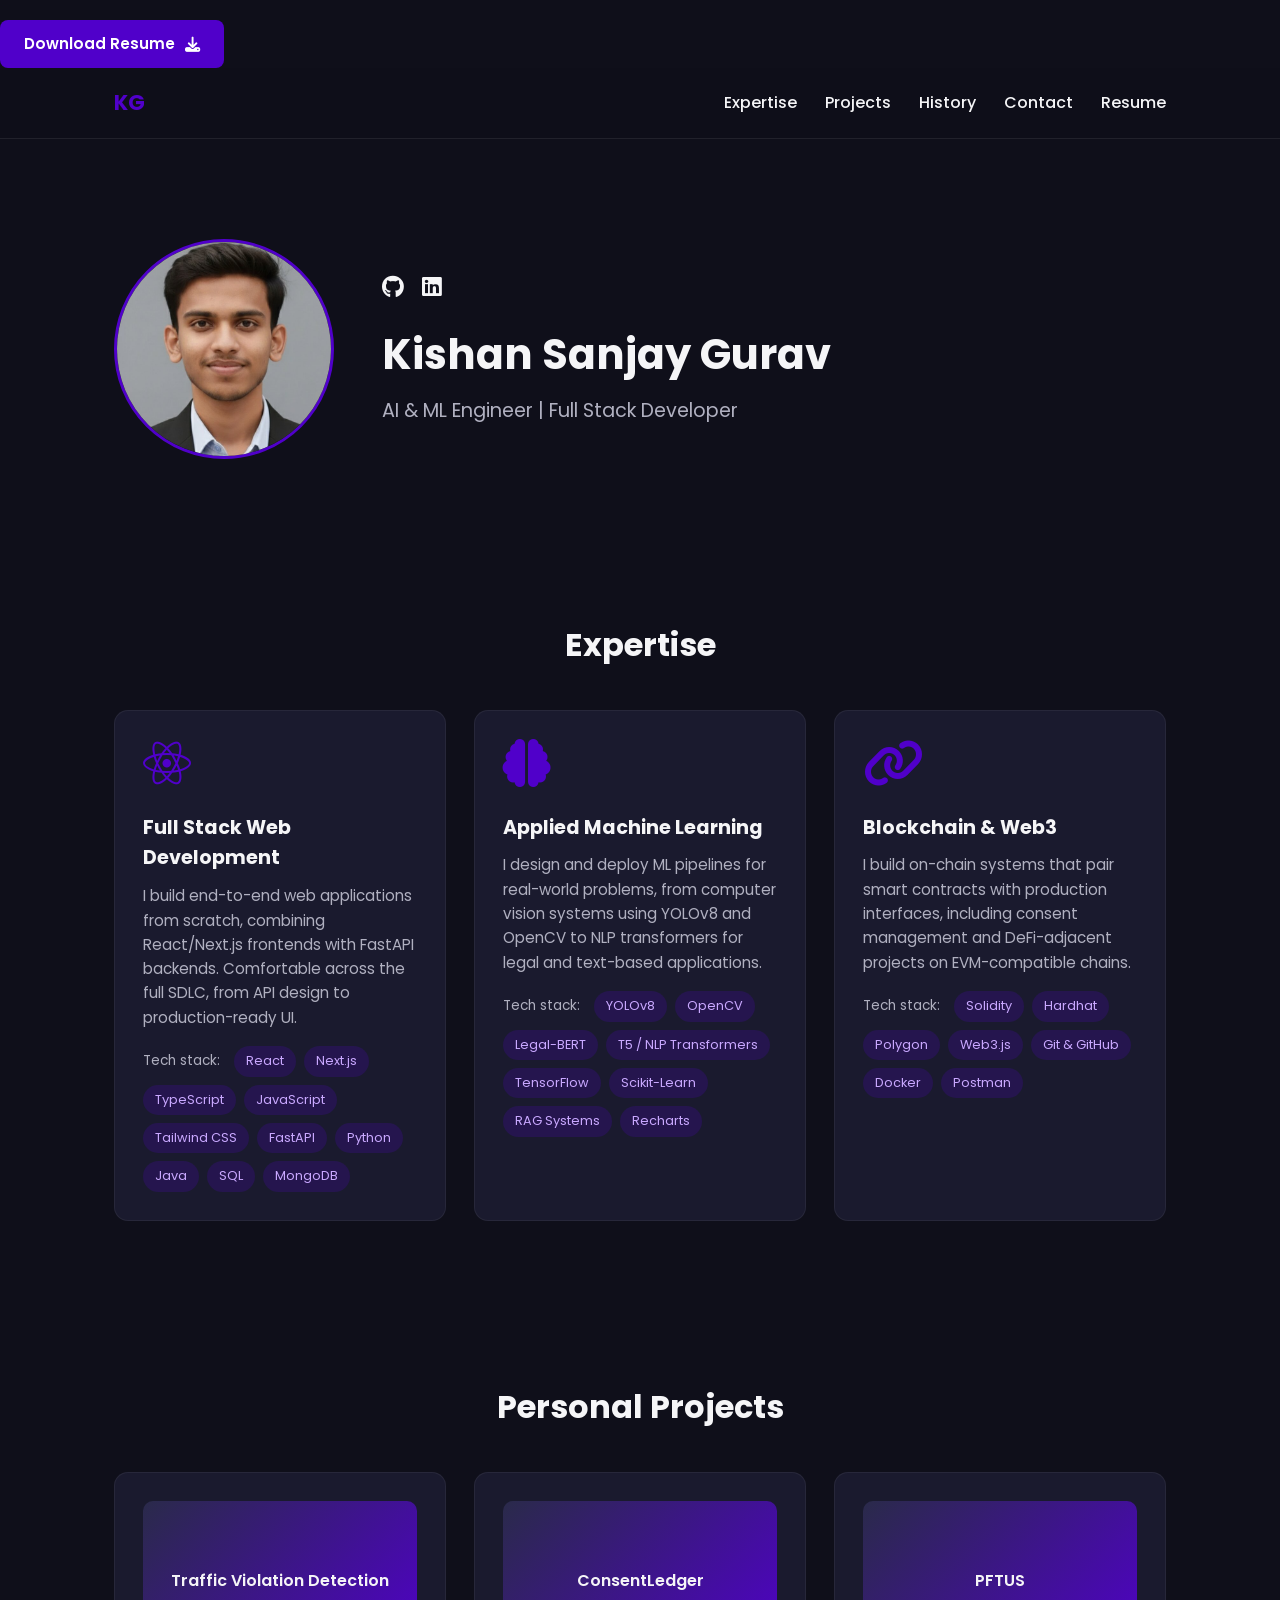
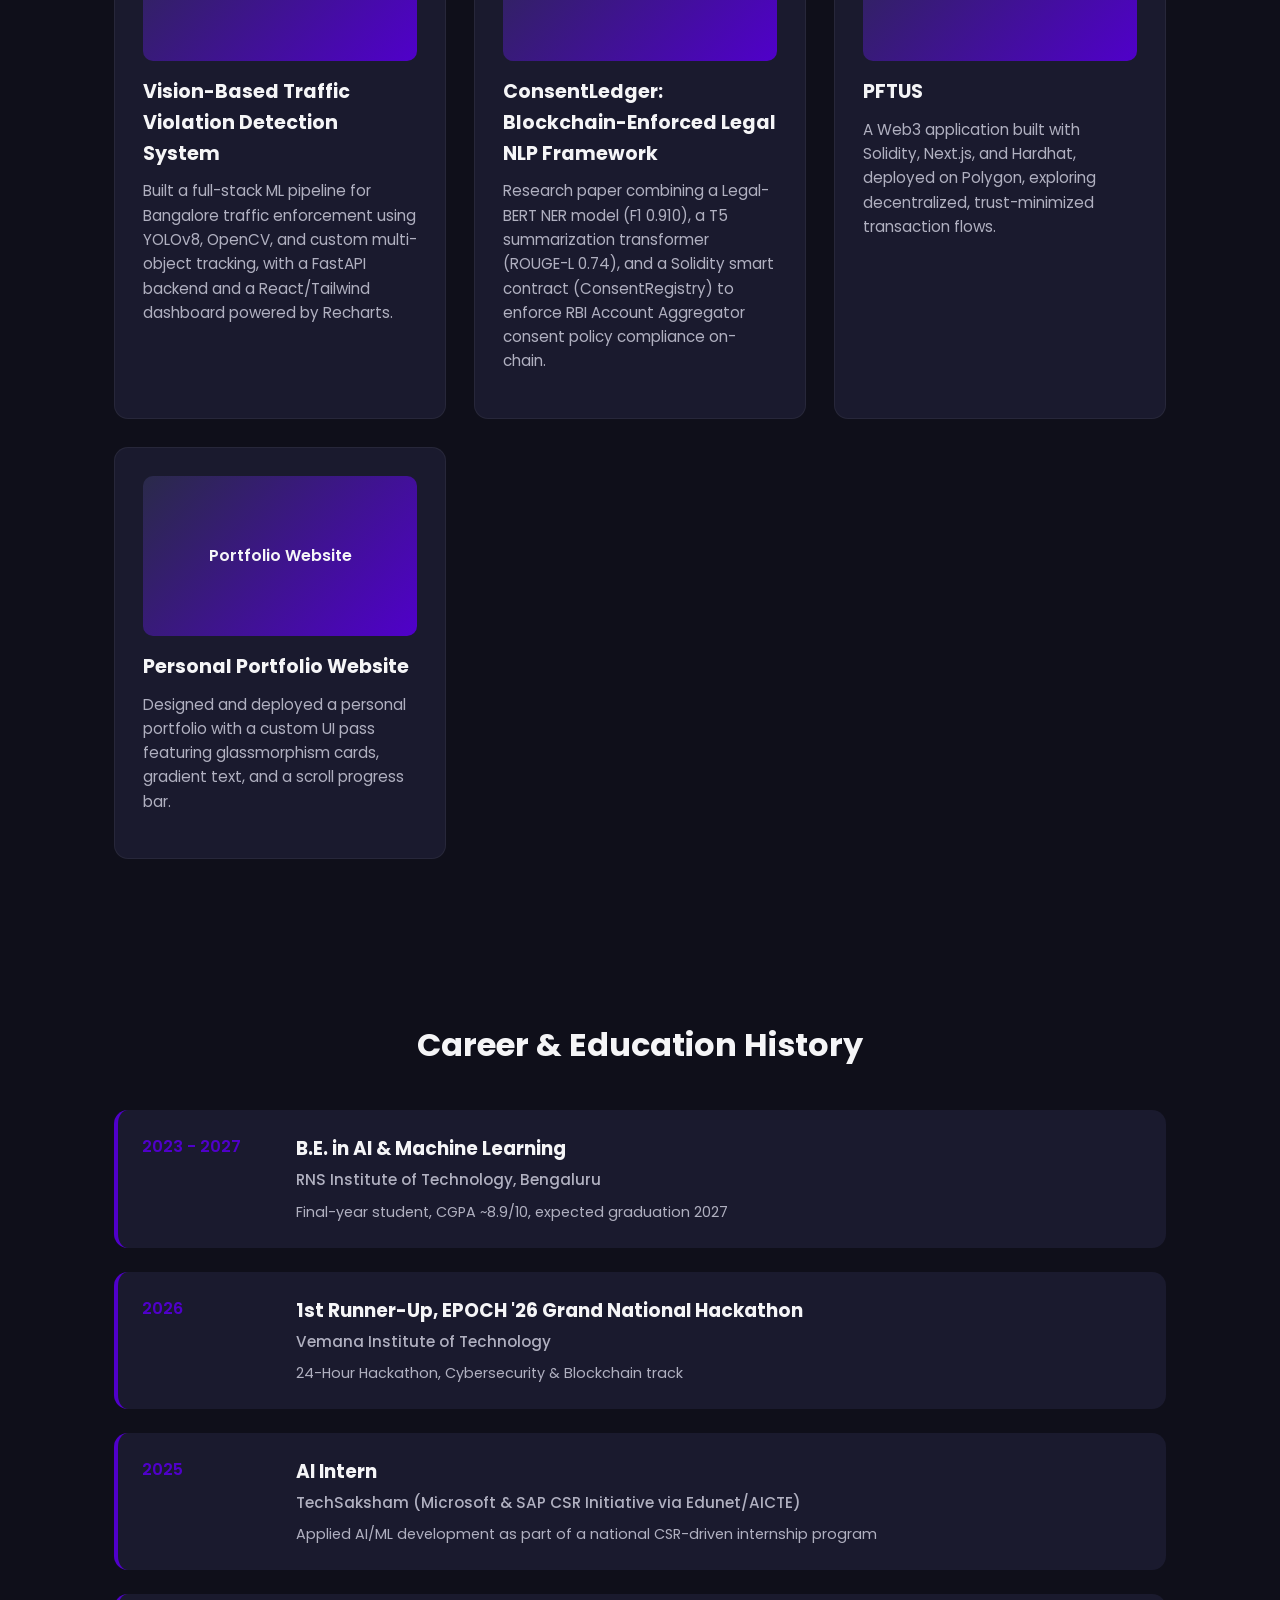
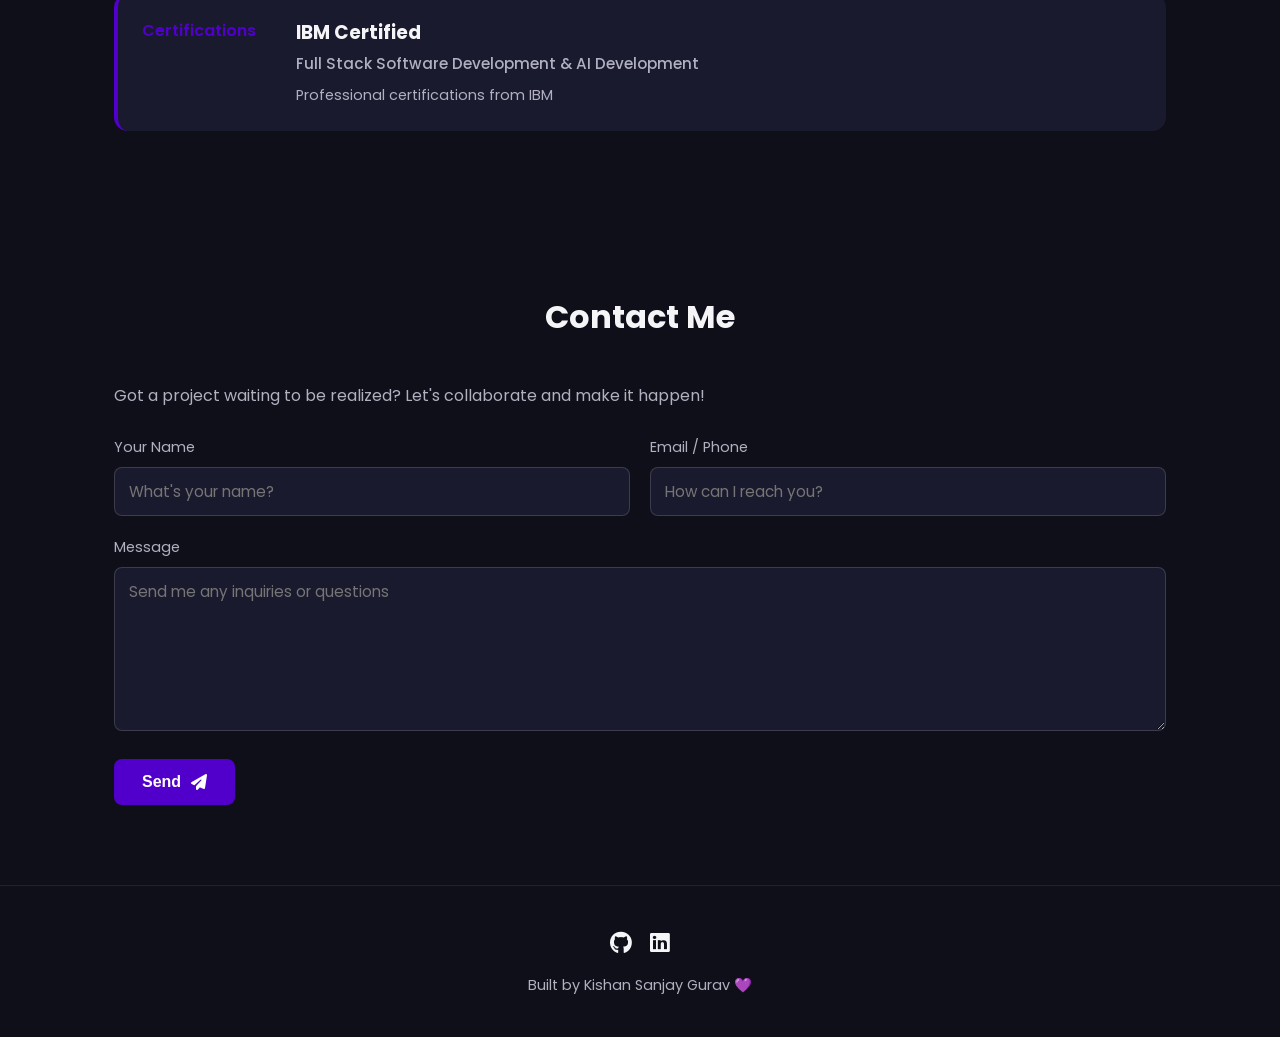
==== index.html @ 6859d9a8 "Initial portfolio" ====
<!DOCTYPE html>
<html lang="en">
<head>
<meta charset="UTF-8">
<meta name="viewport" content="width=device-width, initial-scale=1.0">
<title>Kishan Sanjay Gurav | Portfolio</title>
<a href="resume.pdf" download class="resume-btn">Download Resume <i class="fa-solid fa-download"></i></a>
<link rel="stylesheet" href="https://cdnjs.cloudflare.com/ajax/libs/font-awesome/6.5.1/css/all.min.css">
<link rel="preconnect" href="https://fonts.googleapis.com">
<link href="https://fonts.googleapis.com/css2?family=Poppins:wght@400;500;600;700&display=swap" rel="stylesheet">
<link rel="stylesheet" href="style.css">
</head>
<body>

  <!-- NAVIGATION -->
  <nav>
    <div class="nav-container">
      <span class="logo">KG</span>
<ul class="nav-links">
  <li><a href="#expertise">Expertise</a></li>
  <li><a href="#projects">Projects</a></li>
  <li><a href="#history">History</a></li>
  <li><a href="#contact">Contact</a></li>
  <li><a href="Kishan_Sanjay_Gurav_stdResume.pdf" target="_blank" rel="noreferrer">Resume</a></li>
</ul>
    </div>
  </nav>

  <!-- HERO / ABOUT -->
  <section class="hero">
    <div class="hero-container">
<img class="avatar" src="PASSPORT PHOTO KISHAN.jpg" alt="Kishan Sanjay Gurav">      <div class="hero-content">
        <div class="socials">
          <a href="https://github.com/Kishangurav" target="_blank" rel="noreferrer"><i class="fa-brands fa-github"></i></a>
          <a href="https://www.linkedin.com/in/kishan-sanjay-gurav-13954225a" target="_blank" rel="noreferrer"><i class="fa-brands fa-linkedin"></i></a>
        </div>
        <h1>Kishan Sanjay Gurav</h1>
        <p>AI & ML Engineer | Full Stack Developer</p>
      </div>
    </div>
  </section>

  <!-- EXPERTISE -->
  <section id="expertise" class="expertise">
    <h2>Expertise</h2>
    <div class="skills-grid">
      <div class="skill-card">
        <i class="fa-brands fa-react fa-3x"></i>
        <h3>Full Stack Web Development</h3>
        <p>I build end-to-end web applications from scratch, combining React/Next.js frontends with FastAPI backends. Comfortable across the full SDLC, from API design to production-ready UI.</p>
        <div class="chips">
          <span class="chip-title">Tech stack:</span>
          <span class="chip">React</span><span class="chip">Next.js</span><span class="chip">TypeScript</span>
          <span class="chip">JavaScript</span><span class="chip">Tailwind CSS</span><span class="chip">FastAPI</span>
          <span class="chip">Python</span><span class="chip">Java</span><span class="chip">SQL</span><span class="chip">MongoDB</span>
        </div>
      </div>
      <div class="skill-card">
        <i class="fa-solid fa-brain fa-3x"></i>
        <h3>Applied Machine Learning</h3>
        <p>I design and deploy ML pipelines for real-world problems, from computer vision systems using YOLOv8 and OpenCV to NLP transformers for legal and text-based applications.</p>
        <div class="chips">
          <span class="chip-title">Tech stack:</span>
          <span class="chip">YOLOv8</span><span class="chip">OpenCV</span><span class="chip">Legal-BERT</span>
          <span class="chip">T5 / NLP Transformers</span><span class="chip">TensorFlow</span><span class="chip">Scikit-Learn</span>
          <span class="chip">RAG Systems</span><span class="chip">Recharts</span>
        </div>
      </div>
      <div class="skill-card">
        <i class="fa-solid fa-link fa-3x"></i>
        <h3>Blockchain & Web3</h3>
        <p>I build on-chain systems that pair smart contracts with production interfaces, including consent management and DeFi-adjacent projects on EVM-compatible chains.</p>
        <div class="chips">
          <span class="chip-title">Tech stack:</span>
          <span class="chip">Solidity</span><span class="chip">Hardhat</span><span class="chip">Polygon</span>
          <span class="chip">Web3.js</span><span class="chip">Git & GitHub</span><span class="chip">Docker</span><span class="chip">Postman</span>
        </div>
      </div>
    </div>
  </section>

  <!-- PROJECTS -->
  <section id="projects" class="projects">
    <h2>Personal Projects</h2>
    <div class="projects-grid">
      <div class="project-card">
        <div class="project-thumb">Traffic Violation Detection</div>
        <h3><a href="https://github.com/Kishangurav" target="_blank" rel="noreferrer">Vision-Based Traffic Violation Detection System</a></h3>
        <p>Built a full-stack ML pipeline for Bangalore traffic enforcement using YOLOv8, OpenCV, and custom multi-object tracking, with a FastAPI backend and a React/Tailwind dashboard powered by Recharts.</p>
      </div>
      <div class="project-card">
        <div class="project-thumb">ConsentLedger</div>
        <h3><a href="https://github.com/Kishangurav" target="_blank" rel="noreferrer">ConsentLedger: Blockchain-Enforced Legal NLP Framework</a></h3>
        <p>Research paper combining a Legal-BERT NER model (F1 0.910), a T5 summarization transformer (ROUGE-L 0.74), and a Solidity smart contract (ConsentRegistry) to enforce RBI Account Aggregator consent policy compliance on-chain.</p>
      </div>
      <div class="project-card">
        <div class="project-thumb">PFTUS</div>
        <h3><a href="https://github.com/Kishangurav" target="_blank" rel="noreferrer">PFTUS</a></h3>
        <p>A Web3 application built with Solidity, Next.js, and Hardhat, deployed on Polygon, exploring decentralized, trust-minimized transaction flows.</p>
      </div>
      <div class="project-card">
        <div class="project-thumb">Portfolio Website</div>
        <h3><a href="https://github.com/Kishangurav" target="_blank" rel="noreferrer">Personal Portfolio Website</a></h3>
        <p>Designed and deployed a personal portfolio with a custom UI pass featuring glassmorphism cards, gradient text, and a scroll progress bar.</p>
      </div>
    </div>
  </section>

  <!-- TIMELINE -->
  <section id="history" class="timeline">
    <h2>Career & Education History</h2>
    <div class="timeline-list">
      <div class="timeline-item">
        <span class="timeline-date">2023 - 2027</span>
        <div class="timeline-content">
          <h3>B.E. in AI & Machine Learning</h3>
          <h4>RNS Institute of Technology, Bengaluru</h4>
          <p>Final-year student, CGPA ~8.9/10, expected graduation 2027</p>
        </div>
      </div>
      <div class="timeline-item">
        <span class="timeline-date">2026</span>
        <div class="timeline-content">
          <h3>1st Runner-Up, EPOCH '26 Grand National Hackathon</h3>
          <h4>Vemana Institute of Technology</h4>
          <p>24-Hour Hackathon, Cybersecurity & Blockchain track</p>
        </div>
      </div>
      <div class="timeline-item">
        <span class="timeline-date">2025</span>
        <div class="timeline-content">
          <h3>AI Intern</h3>
          <h4>TechSaksham (Microsoft & SAP CSR Initiative via Edunet/AICTE)</h4>
          <p>Applied AI/ML development as part of a national CSR-driven internship program</p>
        </div>
      </div>
      <div class="timeline-item">
        <span class="timeline-date">Certifications</span>
        <div class="timeline-content">
          <h3>IBM Certified</h3>
          <h4>Full Stack Software Development & AI Development</h4>
          <p>Professional certifications from IBM</p>
        </div>
      </div>
    </div>
  </section>

  <!-- CONTACT -->
  <section id="contact" class="contact">
    <h2>Contact Me</h2>
    <p>Got a project waiting to be realized? Let's collaborate and make it happen!</p>
    <form id="contact-form" class="contact-form">
      <div class="form-row">
        <div class="form-group">
          <label for="name">Your Name</label>
          <input type="text" id="name" placeholder="What's your name?" required>
        </div>
        <div class="form-group">
          <label for="email">Email / Phone</label>
          <input type="text" id="email" placeholder="How can I reach you?" required>
        </div>
      </div>
      <div class="form-group">
        <label for="message">Message</label>
        <textarea id="message" rows="6" placeholder="Send me any inquiries or questions" required></textarea>
      </div>
      <button type="submit">Send <i class="fa-solid fa-paper-plane"></i></button>
    </form>
  </section>

  <!-- FOOTER -->
  <footer>
    <div class="socials">
      <a href="https://github.com/Kishangurav" target="_blank" rel="noreferrer"><i class="fa-brands fa-github"></i></a>
      <a href="https://www.linkedin.com/in/kishan-sanjay-gurav-13954225a" target="_blank" rel="noreferrer"><i class="fa-brands fa-linkedin"></i></a>
    </div>
    <p>Built by Kishan Sanjay Gurav 💜</p>
  </footer>

  <script src="script.js"></script>
</body>
</html>
---- style.css ----
* { margin: 0; padding: 0; box-sizing: border-box; }

:root {
  --purple: #5000ca;
  --bg-dark: #0f0f1a;
  --bg-card: #1a1a2e;
  --text-light: #f5f5f7;
  --text-muted: #b0b0c0;
}

body {
  font-family: 'Poppins', sans-serif;
  background: var(--bg-dark);
  color: var(--text-light);
  line-height: 1.6;
  scroll-behavior: smooth;
}

nav {
  position: sticky;
  top: 0;
  background: rgba(15, 15, 26, 0.9);
  backdrop-filter: blur(8px);
  z-index: 100;
  border-bottom: 1px solid rgba(255,255,255,0.08);
}

.nav-container {
  max-width: 1100px;
  margin: 0 auto;
  padding: 18px 24px;
  display: flex;
  justify-content: space-between;
  align-items: center;
}

.logo {
  font-weight: 700;
  font-size: 1.3rem;
  color: var(--purple);
}

.nav-links {
  list-style: none;
  display: flex;
  gap: 28px;
}

.nav-links a {
  color: var(--text-light);
  text-decoration: none;
  font-weight: 500;
  transition: color 0.2s;
}

.nav-links a:hover { color: var(--purple); }

section {
  max-width: 1100px;
  margin: 0 auto;
  padding: 80px 24px;
}

.hero { padding-top: 100px; }

.hero-container {
  display: flex;
  align-items: center;
  gap: 48px;
  flex-wrap: wrap;
}

.avatar {
  width: 220px;
  height: 220px;
  border-radius: 50%;
  object-fit: cover;
  border: 3px solid var(--purple);
  flex-shrink: 0;
}

.socials { display: flex; gap: 18px; margin-bottom: 16px; }
.socials a { color: var(--text-light); font-size: 1.4rem; transition: color 0.2s; }
.socials a:hover { color: var(--purple); }

.hero-content h1 { font-size: 2.6rem; margin-bottom: 8px; }
.hero-content p { color: var(--text-muted); font-size: 1.2rem; }

h2 { font-size: 2rem; margin-bottom: 40px; text-align: center; }

.skills-grid, .projects-grid {
  display: grid;
  grid-template-columns: repeat(auto-fit, minmax(300px, 1fr));
  gap: 28px;
}

.skill-card, .project-card {
  background: var(--bg-card);
  border-radius: 14px;
  padding: 28px;
  border: 1px solid rgba(255,255,255,0.06);
  transition: transform 0.2s;
}

.skill-card:hover, .project-card:hover { transform: translateY(-4px); }

.skill-card i { color: var(--purple); margin-bottom: 16px; }
.skill-card h3, .project-card h3 { margin: 10px 0; font-size: 1.2rem; }
.skill-card p, .project-card p { color: var(--text-muted); font-size: 0.95rem; margin-bottom: 16px; }

.chips { display: flex; flex-wrap: wrap; gap: 8px; align-items: center; }
.chip-title { font-size: 0.85rem; color: var(--text-muted); margin-right: 6px; }
.chip {
  background: rgba(80,0,202,0.2);
  color: #c9a8ff;
  padding: 5px 12px;
  border-radius: 20px;
  font-size: 0.8rem;
}

.project-thumb {
  height: 160px;
  border-radius: 10px;
  background: linear-gradient(135deg, #2a2a4a, var(--purple));
  display: flex;
  align-items: center;
  justify-content: center;
  font-weight: 600;
  text-align: center;
  padding: 12px;
  margin-bottom: 16px;
}

.project-card h3 a { color: var(--text-light); text-decoration: none; }
.project-card h3 a:hover { color: var(--purple); }

.timeline-list {
  display: flex;
  flex-direction: column;
  gap: 24px;
}

.timeline-item {
  display: flex;
  gap: 24px;
  background: var(--bg-card);
  border-radius: 14px;
  padding: 24px;
  border-left: 4px solid var(--purple);
  flex-wrap: wrap;
}
.resume-btn {
  display: inline-flex;
  align-items: center;
  gap: 10px;
  margin-top: 20px;
  background: var(--purple);
  color: white;
  text-decoration: none;
  padding: 12px 24px;
  border-radius: 8px;
  font-weight: 600;
  font-size: 0.95rem;
  transition: background 0.2s;
}

.resume-btn:hover {
  background: #6a1fe0;
}
.timeline-date {
  font-weight: 600;
  color: var(--purple);
  min-width: 130px;
}

.timeline-content h3 { margin-bottom: 4px; }
.timeline-content h4 { color: var(--text-muted); font-weight: 500; font-size: 0.95rem; margin-bottom: 8px; }
.timeline-content p { color: var(--text-muted); font-size: 0.9rem; }

.contact p { color: var(--text-muted); margin-bottom: 28px; }

.form-row { display: flex; gap: 20px; flex-wrap: wrap; }
.form-group { flex: 1; min-width: 220px; margin-bottom: 20px; }
.form-group label { display: block; margin-bottom: 8px; font-size: 0.9rem; color: var(--text-muted); }

.form-group input, .form-group textarea {
  width: 100%;
  padding: 12px 14px;
  border-radius: 8px;
  border: 1px solid rgba(255,255,255,0.15);
  background: var(--bg-card);
  color: var(--text-light);
  font-family: inherit;
  font-size: 0.95rem;
}

.form-group input:focus, .form-group textarea:focus {
  outline: none;
  border-color: var(--purple);
}

.contact-form button {
  background: var(--purple);
  color: white;
  border: none;
  padding: 14px 28px;
  border-radius: 8px;
  font-size: 1rem;
  font-weight: 600;
  cursor: pointer;
  display: flex;
  align-items: center;
  gap: 10px;
  transition: background 0.2s;
}

.contact-form button:hover { background: #6a1fe0; }

footer {
  text-align: center;
  padding: 40px 24px;
  border-top: 1px solid rgba(255,255,255,0.08);
}

footer .socials { justify-content: center; margin-bottom: 12px; }
footer p { color: var(--text-muted); font-size: 0.9rem; }

@media (max-width: 600px) {
  .hero-container { flex-direction: column; text-align: center; }
  .socials { justify-content: center; }
}
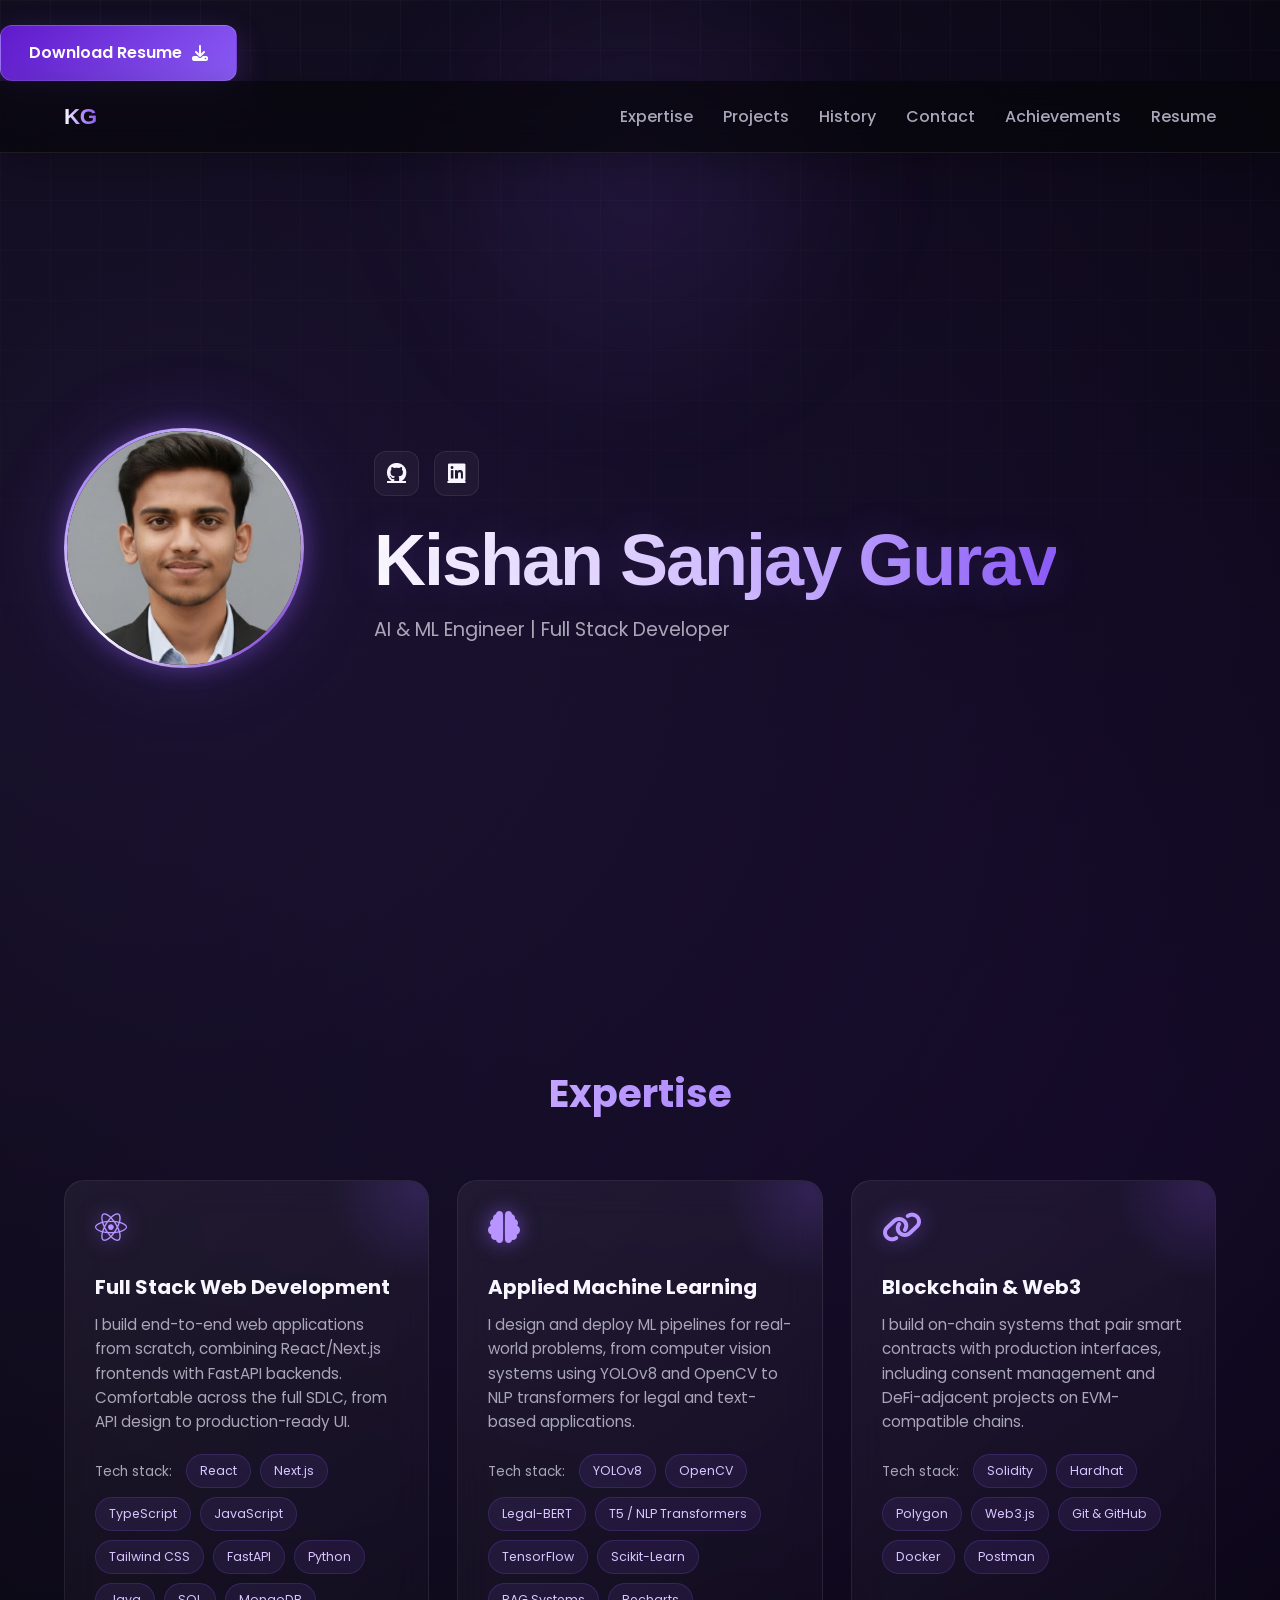
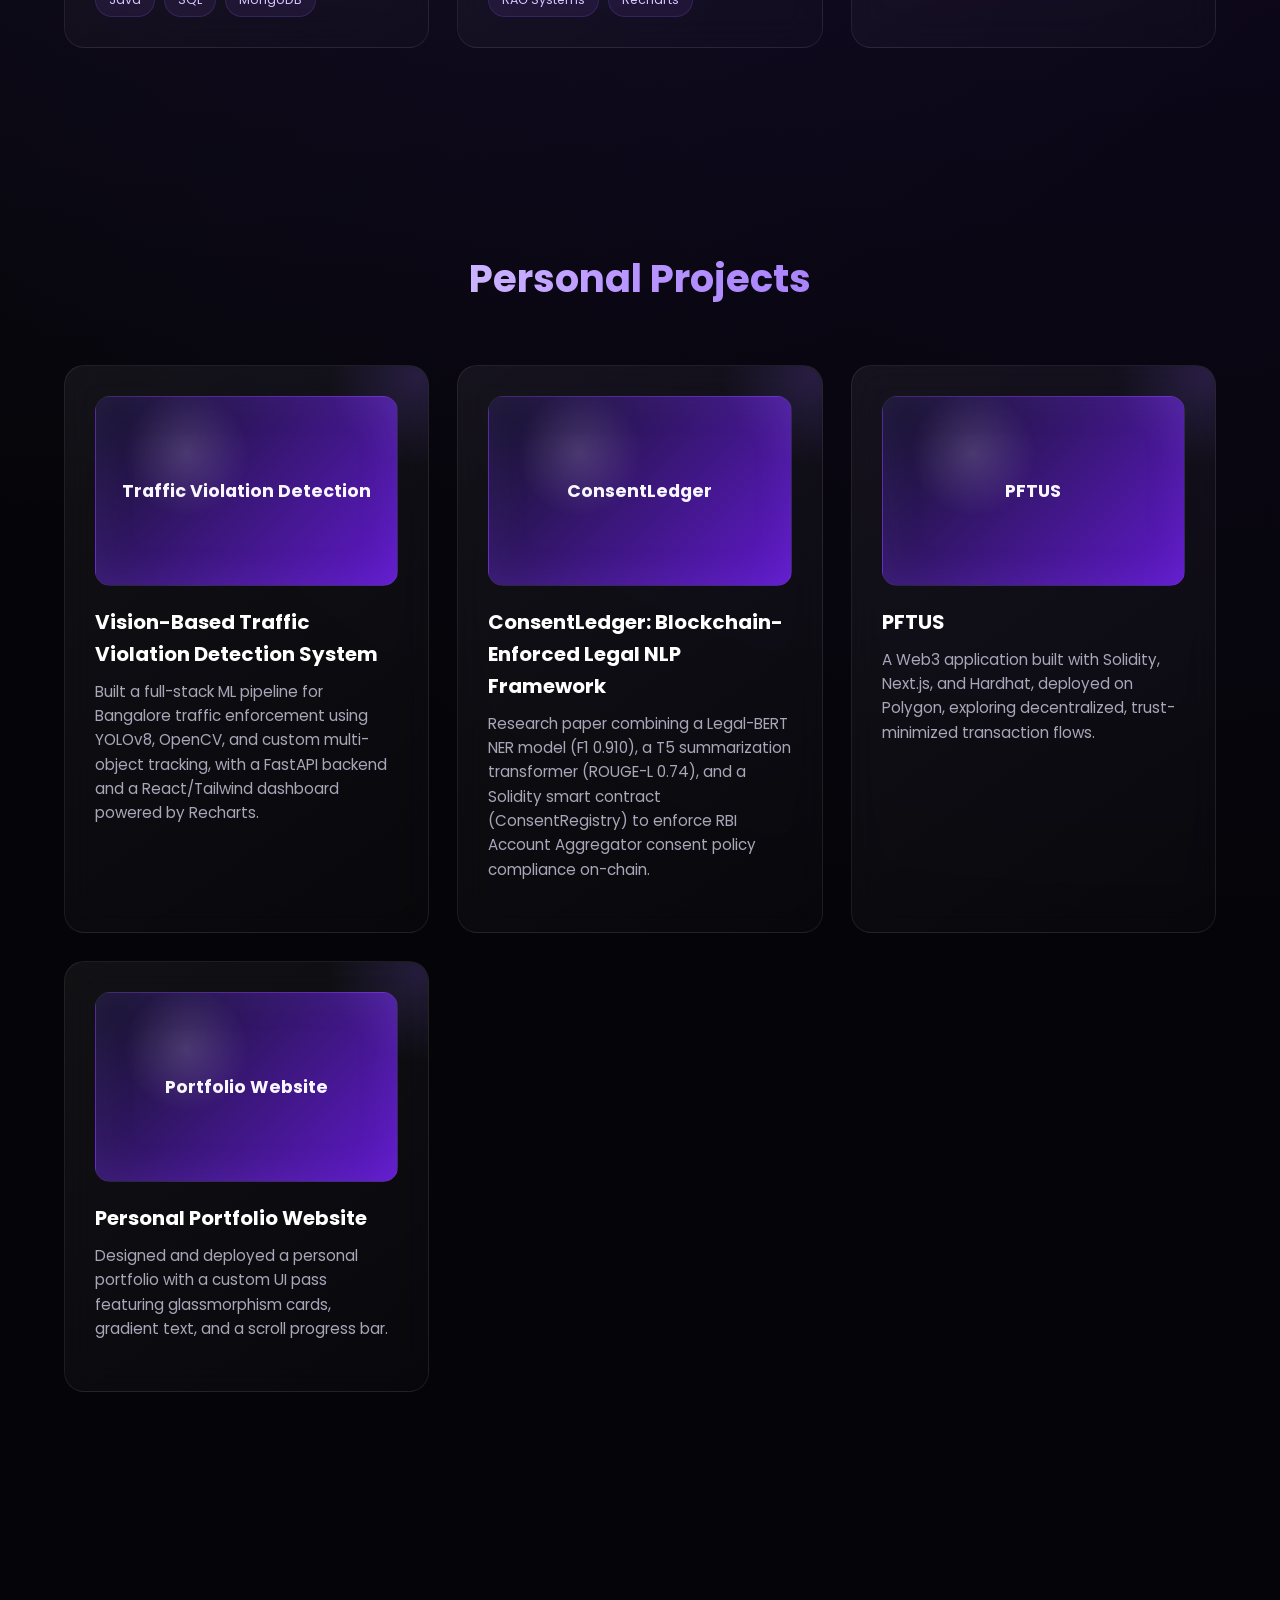
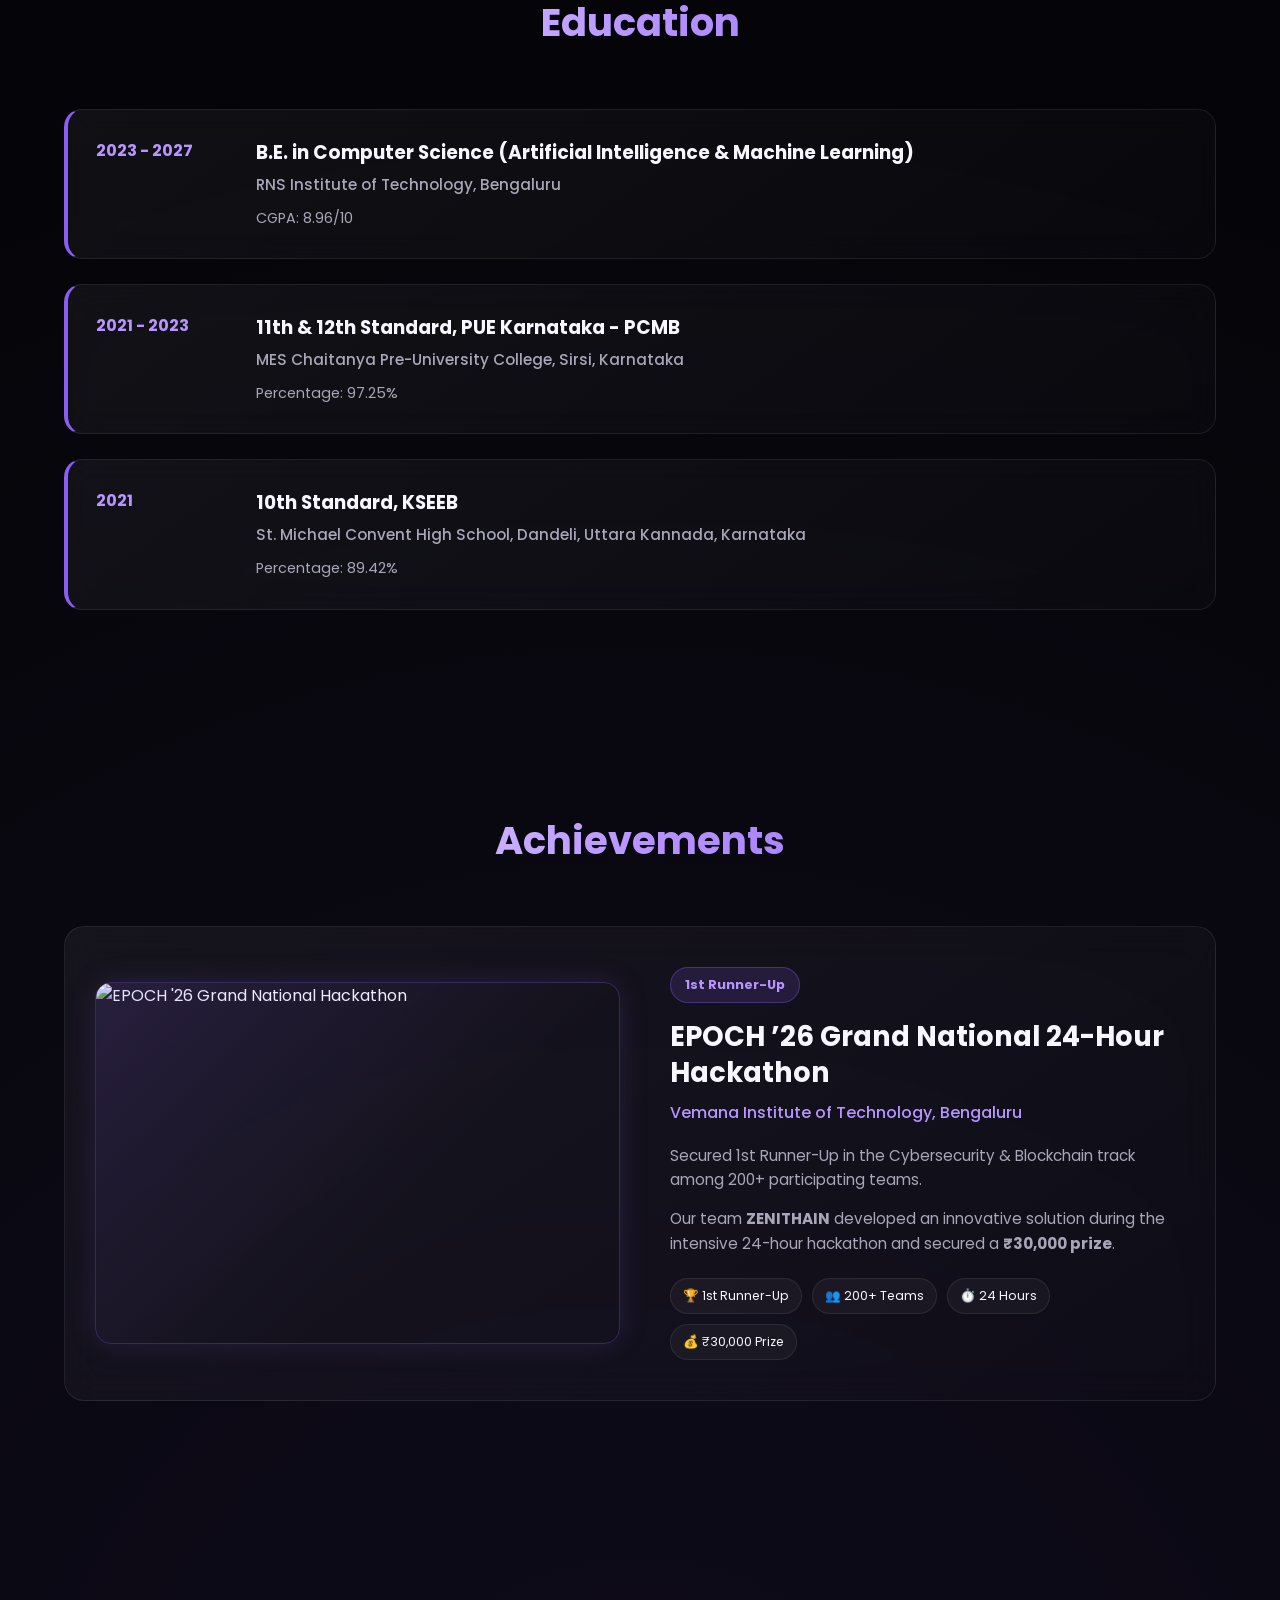
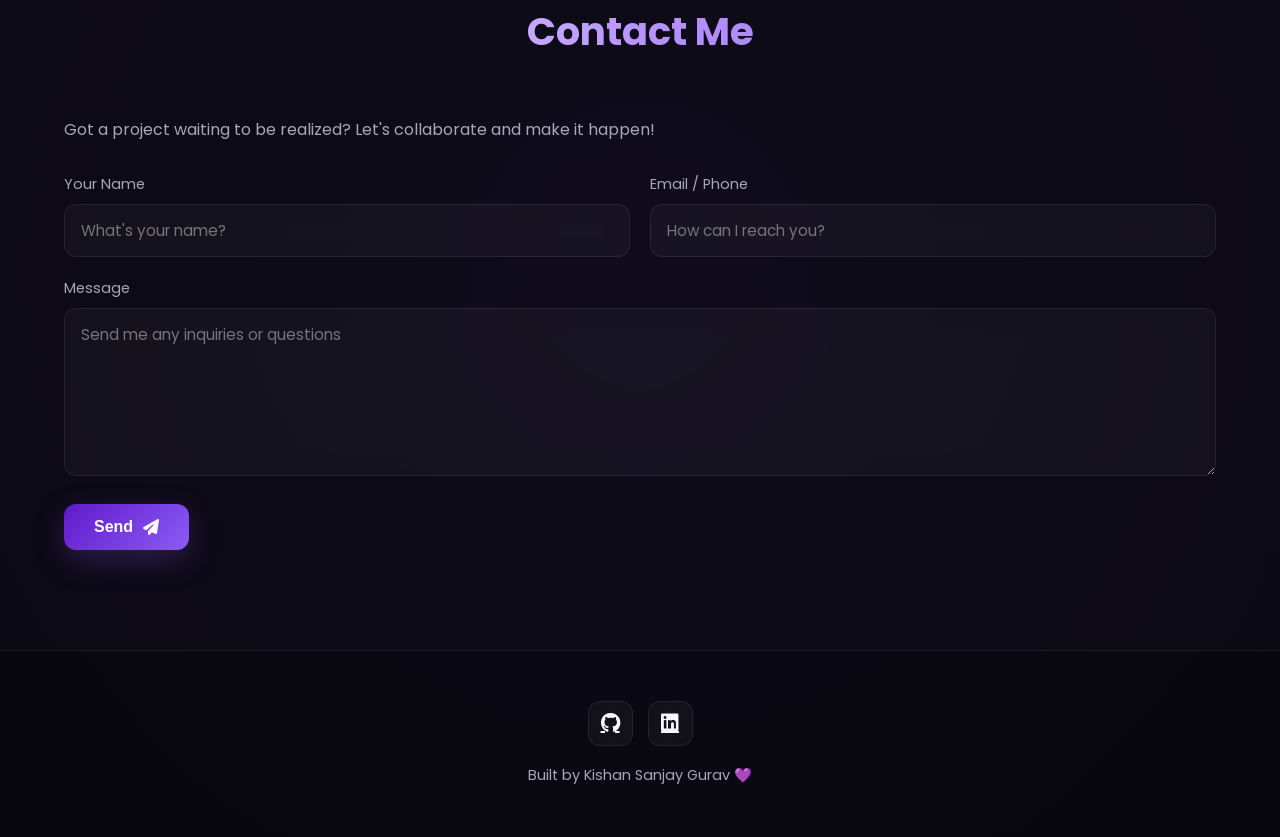
==== commit b55fb12b: "Fix portfolio repository structurepe" ====
--- a/index.html
+++ b/index.html
@@ -21,6 +21,7 @@
   <li><a href="#projects">Projects</a></li>
   <li><a href="#history">History</a></li>
   <li><a href="#contact">Contact</a></li>
+  <li><a href="#achievements">Achievements</a></li>
   <li><a href="Kishan_Sanjay_Gurav_stdResume.pdf" target="_blank" rel="noreferrer">Resume</a></li>
 </ul>
     </div>
@@ -107,43 +108,57 @@
   </section>
 
   <!-- TIMELINE -->
-  <section id="history" class="timeline">
-    <h2>Career & Education History</h2>
-    <div class="timeline-list">
-      <div class="timeline-item">
-        <span class="timeline-date">2023 - 2027</span>
-        <div class="timeline-content">
-          <h3>B.E. in AI & Machine Learning</h3>
-          <h4>RNS Institute of Technology, Bengaluru</h4>
-          <p>Final-year student, CGPA ~8.9/10, expected graduation 2027</p>
-        </div>
-      </div>
-      <div class="timeline-item">
-        <span class="timeline-date">2026</span>
-        <div class="timeline-content">
-          <h3>1st Runner-Up, EPOCH '26 Grand National Hackathon</h3>
-          <h4>Vemana Institute of Technology</h4>
-          <p>24-Hour Hackathon, Cybersecurity & Blockchain track</p>
-        </div>
-      </div>
-      <div class="timeline-item">
-        <span class="timeline-date">2025</span>
-        <div class="timeline-content">
-          <h3>AI Intern</h3>
-          <h4>TechSaksham (Microsoft & SAP CSR Initiative via Edunet/AICTE)</h4>
-          <p>Applied AI/ML development as part of a national CSR-driven internship program</p>
-        </div>
-      </div>
-      <div class="timeline-item">
-        <span class="timeline-date">Certifications</span>
-        <div class="timeline-content">
-          <h3>IBM Certified</h3>
-          <h4>Full Stack Software Development & AI Development</h4>
-          <p>Professional certifications from IBM</p>
-        </div>
-      </div>
-    </div>
-  </section>
+ <section id="history" class="timeline">
+<h2>Education</h2>
+<div class="timeline-list">
+<div class="timeline-item">
+<span class="timeline-date">2023 - 2027</span>
+<div class="timeline-content">
+<h3>B.E. in Computer Science (Artificial Intelligence &amp; Machine Learning)</h3>
+<h4>RNS Institute of Technology, Bengaluru</h4>
+<p>CGPA: 8.96/10</p>
+</div>
+</div>
+<div class="timeline-item">
+<span class="timeline-date">2021 - 2023</span>
+<div class="timeline-content">
+<h3>11th &amp; 12th Standard, PUE Karnataka - PCMB</h3>
+<h4>MES Chaitanya Pre-University College, Sirsi, Karnataka</h4>
+<p>Percentage: 97.25%</p>
+</div>
+</div>
+<div class="timeline-item">
+<span class="timeline-date">2021</span>
+<div class="timeline-content">
+<h3>10th Standard, KSEEB</h3>
+<h4>St. Michael Convent High School, Dandeli, Uttara Kannada, Karnataka</h4>
+<p>Percentage: 89.42%</p>
+</div>
+</div>
+</div>
+</section>
+
+<section id="achievements" class="achievements">
+<h2>Achievements</h2>
+<div class="achievement-card">
+<div class="achievement-image">
+<img src="EPOCH-26-Hackathon.jpg" alt="EPOCH '26 Grand National Hackathon">
+</div>
+<div class="achievement-content">
+<span class="achievement-badge">1st Runner-Up</span>
+<h3>EPOCH ’26 Grand National 24-Hour Hackathon</h3>
+<h4>Vemana Institute of Technology, Bengaluru</h4>
+<p>Secured 1st Runner-Up in the Cybersecurity &amp; Blockchain track among 200+ participating teams.</p>
+<p>Our team <strong>ZENITHAIN</strong> developed an innovative solution during the intensive 24-hour hackathon and secured a <strong>₹30,000 prize</strong>.</p>
+<div class="achievement-details">
+<span>🏆 1st Runner-Up</span>
+<span>👥 200+ Teams</span>
+<span>⏱️ 24 Hours</span>
+<span>💰 ₹30,000 Prize</span>
+</div>
+</div>
+</div>
+</section>
 
   <!-- CONTACT -->
   <section id="contact" class="contact">
--- a/style.css
+++ b/style.css
@@ -1,33 +1,93 @@
-* { margin: 0; padding: 0; box-sizing: border-box; }
+* {
+  margin: 0;
+  padding: 0;
+  box-sizing: border-box;
+}
 
 :root {
-  --purple: #5000ca;
-  --bg-dark: #0f0f1a;
-  --bg-card: #1a1a2e;
-  --text-light: #f5f5f7;
-  --text-muted: #b0b0c0;
+  --purple: #8b5cf6;
+  --purple-dark: #6019cb;
+  --purple-light: #b794ff;
+  --bg-dark: #050509;
+  --bg-secondary: #0b0b14;
+  --bg-card: rgba(20, 20, 35, 0.65);
+  --text-light: #f8f7ff;
+  --text-muted: #a8a6b8;
+  --border: rgba(255, 255, 255, 0.08);
+}
+
+html {
+  scroll-behavior: smooth;
 }
 
 body {
-  font-family: 'Poppins', sans-serif;
-  background: var(--bg-dark);
+  font-family: "Poppins", sans-serif;
+  background:
+    radial-gradient(circle at 10% 10%, rgba(139, 92, 246, 0.15), transparent 30%),
+    radial-gradient(circle at 90% 20%, rgba(96, 25, 203, 0.12), transparent 30%),
+    radial-gradient(circle at 50% 90%, rgba(139, 92, 246, 0.08), transparent 35%),
+    var(--bg-dark);
   color: var(--text-light);
   line-height: 1.6;
-  scroll-behavior: smooth;
+  overflow-x: hidden;
+}
+
+body::before {
+  content: "";
+  position: fixed;
+  inset: 0;
+  background-image:
+    linear-gradient(rgba(255,255,255,0.025) 1px, transparent 1px),
+    linear-gradient(90deg, rgba(255,255,255,0.025) 1px, transparent 1px);
+  background-size: 50px 50px;
+  mask-image: linear-gradient(to bottom, black, transparent);
+  pointer-events: none;
+  z-index: -2;
+}
+
+body::after {
+  content: "";
+  position: fixed;
+  width: 500px;
+  height: 500px;
+  background: radial-gradient(
+    circle,
+    rgba(139, 92, 246, 0.13),
+    transparent 70%
+  );
+  top: 20%;
+  left: 50%;
+  transform: translate(-50%, -50%);
+  filter: blur(50px);
+  pointer-events: none;
+  z-index: -1;
+  animation: floatingGlow 8s ease-in-out infinite alternate;
+}
+
+@keyframes floatingGlow {
+  from {
+    transform: translate(-55%, -45%) scale(1);
+  }
+
+  to {
+    transform: translate(-45%, -55%) scale(1.2);
+  }
 }
 
 nav {
   position: sticky;
   top: 0;
-  background: rgba(15, 15, 26, 0.9);
-  backdrop-filter: blur(8px);
+  background: rgba(5, 5, 9, 0.65);
+  backdrop-filter: blur(20px);
+  -webkit-backdrop-filter: blur(20px);
   z-index: 100;
-  border-bottom: 1px solid rgba(255,255,255,0.08);
+  border-bottom: 1px solid var(--border);
+  box-shadow: 0 10px 40px rgba(0, 0, 0, 0.25);
 }
 
 .nav-container {
-  max-width: 1100px;
-  margin: 0 auto;
+  max-width: 1200px;
+  margin: auto;
   padding: 18px 24px;
   display: flex;
   justify-content: space-between;
@@ -35,197 +95,784 @@
 }
 
 .logo {
-  font-weight: 700;
-  font-size: 1.3rem;
-  color: var(--purple);
+  font-weight: 800;
+  font-size: 1.4rem;
+  background: linear-gradient(
+    90deg,
+    #ffffff,
+    var(--purple-light),
+    var(--purple)
+  );
+  -webkit-background-clip: text;
+  background-clip: text;
+  color: transparent;
+  letter-spacing: -0.5px;
 }
 
 .nav-links {
   list-style: none;
   display: flex;
-  gap: 28px;
+  gap: 30px;
 }
 
 .nav-links a {
-  color: var(--text-light);
+  position: relative;
+  color: var(--text-muted);
   text-decoration: none;
   font-weight: 500;
-  transition: color 0.2s;
-}
-
-.nav-links a:hover { color: var(--purple); }
+  transition: 0.3s ease;
+}
+
+.nav-links a::after {
+  content: "";
+  position: absolute;
+  left: 50%;
+  bottom: -8px;
+  width: 0;
+  height: 2px;
+  background: linear-gradient(
+    90deg,
+    var(--purple),
+    var(--purple-light)
+  );
+  transform: translateX(-50%);
+  transition: width 0.3s ease;
+  box-shadow: 0 0 10px var(--purple);
+}
+
+.nav-links a:hover {
+  color: white;
+}
+
+.nav-links a:hover::after {
+  width: 100%;
+}
 
 section {
-  max-width: 1100px;
-  margin: 0 auto;
-  padding: 80px 24px;
-}
-
-.hero { padding-top: 100px; }
+  max-width: 1200px;
+  margin: auto;
+  padding: 100px 24px;
+  position: relative;
+}
+
+h2 {
+  font-size: 2.4rem;
+  margin-bottom: 55px;
+  text-align: center;
+  background: linear-gradient(
+    90deg,
+    white,
+    var(--purple-light),
+    var(--purple)
+  );
+  -webkit-background-clip: text;
+  background-clip: text;
+  color: transparent;
+}
+
+.hero {
+  min-height: 90vh;
+  display: flex;
+  align-items: center;
+  padding-top: 80px;
+}
 
 .hero-container {
+  width: 100%;
   display: flex;
   align-items: center;
-  gap: 48px;
+  gap: 70px;
   flex-wrap: wrap;
 }
 
 .avatar {
-  width: 220px;
-  height: 220px;
+  width: 240px;
+  height: 240px;
   border-radius: 50%;
   object-fit: cover;
-  border: 3px solid var(--purple);
+  border: 3px solid transparent;
+  background:
+    linear-gradient(var(--bg-dark), var(--bg-dark)) padding-box,
+    linear-gradient(
+      135deg,
+      var(--purple),
+      #ffffff,
+      var(--purple-dark)
+    ) border-box;
+  box-shadow:
+    0 0 25px rgba(139, 92, 246, 0.45),
+    0 0 80px rgba(139, 92, 246, 0.18);
   flex-shrink: 0;
-}
-
-.socials { display: flex; gap: 18px; margin-bottom: 16px; }
-.socials a { color: var(--text-light); font-size: 1.4rem; transition: color 0.2s; }
-.socials a:hover { color: var(--purple); }
-
-.hero-content h1 { font-size: 2.6rem; margin-bottom: 8px; }
-.hero-content p { color: var(--text-muted); font-size: 1.2rem; }
-
-h2 { font-size: 2rem; margin-bottom: 40px; text-align: center; }
-
-.skills-grid, .projects-grid {
-  display: grid;
-  grid-template-columns: repeat(auto-fit, minmax(300px, 1fr));
-  gap: 28px;
-}
-
-.skill-card, .project-card {
-  background: var(--bg-card);
-  border-radius: 14px;
-  padding: 28px;
-  border: 1px solid rgba(255,255,255,0.06);
-  transition: transform 0.2s;
-}
-
-.skill-card:hover, .project-card:hover { transform: translateY(-4px); }
-
-.skill-card i { color: var(--purple); margin-bottom: 16px; }
-.skill-card h3, .project-card h3 { margin: 10px 0; font-size: 1.2rem; }
-.skill-card p, .project-card p { color: var(--text-muted); font-size: 0.95rem; margin-bottom: 16px; }
-
-.chips { display: flex; flex-wrap: wrap; gap: 8px; align-items: center; }
-.chip-title { font-size: 0.85rem; color: var(--text-muted); margin-right: 6px; }
-.chip {
-  background: rgba(80,0,202,0.2);
-  color: #c9a8ff;
-  padding: 5px 12px;
-  border-radius: 20px;
-  font-size: 0.8rem;
-}
-
-.project-thumb {
-  height: 160px;
-  border-radius: 10px;
-  background: linear-gradient(135deg, #2a2a4a, var(--purple));
+  animation: avatarFloat 5s ease-in-out infinite;
+}
+
+@keyframes avatarFloat {
+  0%,
+  100% {
+    transform: translateY(0);
+  }
+
+  50% {
+    transform: translateY(-12px);
+  }
+}
+
+.hero-content {
+  max-width: 700px;
+}
+
+.hero-content h1 {
+  font-size: clamp(2.5rem, 6vw, 4.5rem);
+  line-height: 1.1;
+  margin-bottom: 15px;
+  font-weight: 800;
+  letter-spacing: -2px;
+  background: linear-gradient(
+    90deg,
+    #ffffff,
+    #d9c8ff,
+    var(--purple)
+  );
+  -webkit-background-clip: text;
+  background-clip: text;
+  color: transparent;
+  text-shadow: 0 0 40px rgba(139, 92, 246, 0.2);
+}
+
+.hero-content p {
+  color: var(--text-muted);
+  font-size: 1.2rem;
+  max-width: 650px;
+}
+
+.socials {
+  display: flex;
+  gap: 15px;
+  margin-bottom: 25px;
+}
+
+.socials a {
+  width: 45px;
+  height: 45px;
   display: flex;
   align-items: center;
   justify-content: center;
-  font-weight: 600;
-  text-align: center;
-  padding: 12px;
-  margin-bottom: 16px;
-}
-
-.project-card h3 a { color: var(--text-light); text-decoration: none; }
-.project-card h3 a:hover { color: var(--purple); }
-
-.timeline-list {
-  display: flex;
-  flex-direction: column;
-  gap: 24px;
-}
-
-.timeline-item {
-  display: flex;
-  gap: 24px;
-  background: var(--bg-card);
-  border-radius: 14px;
-  padding: 24px;
-  border-left: 4px solid var(--purple);
-  flex-wrap: wrap;
-}
+  border-radius: 12px;
+  color: var(--text-light);
+  font-size: 1.25rem;
+  background: rgba(255,255,255,0.04);
+  border: 1px solid var(--border);
+  backdrop-filter: blur(10px);
+  transition: all 0.3s ease;
+}
+
+.socials a:hover {
+  color: white;
+  transform: translateY(-5px);
+  background: rgba(139, 92, 246, 0.15);
+  border-color: var(--purple);
+  box-shadow: 0 0 20px rgba(139, 92, 246, 0.4);
+}
+
 .resume-btn {
   display: inline-flex;
   align-items: center;
   gap: 10px;
-  margin-top: 20px;
-  background: var(--purple);
+  margin-top: 25px;
+  padding: 14px 28px;
+  border-radius: 12px;
   color: white;
   text-decoration: none;
-  padding: 12px 24px;
-  border-radius: 8px;
   font-weight: 600;
+  background: linear-gradient(
+    135deg,
+    var(--purple-dark),
+    var(--purple)
+  );
+  border: 1px solid rgba(255,255,255,0.15);
+  box-shadow: 0 10px 30px rgba(139, 92, 246, 0.25);
+  transition: all 0.3s ease;
+  position: relative;
+  overflow: hidden;
+}
+
+.resume-btn::before {
+  content: "";
+  position: absolute;
+  top: 0;
+  left: -100%;
+  width: 100%;
+  height: 100%;
+  background: linear-gradient(
+    90deg,
+    transparent,
+    rgba(255,255,255,0.25),
+    transparent
+  );
+  transition: 0.6s;
+}
+
+.resume-btn:hover::before {
+  left: 100%;
+}
+
+.resume-btn:hover {
+  transform: translateY(-4px) scale(1.02);
+  box-shadow: 0 15px 40px rgba(139, 92, 246, 0.45);
+}
+
+.skills-grid,
+.projects-grid {
+  display: grid;
+  grid-template-columns: repeat(auto-fit, minmax(300px, 1fr));
+  gap: 28px;
+}
+
+.skill-card,
+.project-card {
+  position: relative;
+  background: linear-gradient(
+    145deg,
+    rgba(255,255,255,0.055),
+    rgba(255,255,255,0.015)
+  );
+  backdrop-filter: blur(18px);
+  -webkit-backdrop-filter: blur(18px);
+  border-radius: 20px;
+  padding: 30px;
+  border: 1px solid var(--border);
+  overflow: hidden;
+  transition:
+    transform 0.4s ease,
+    border-color 0.4s ease,
+    box-shadow 0.4s ease;
+}
+
+.skill-card::before,
+.project-card::before {
+  content: "";
+  position: absolute;
+  width: 180px;
+  height: 180px;
+  background: radial-gradient(
+    circle,
+    rgba(139, 92, 246, 0.18),
+    transparent 70%
+  );
+  top: -80px;
+  right: -80px;
+  transition: 0.4s ease;
+}
+
+.skill-card:hover,
+.project-card:hover {
+  transform: translateY(-10px);
+  border-color: rgba(139, 92, 246, 0.5);
+  box-shadow:
+    0 20px 50px rgba(0,0,0,0.35),
+    0 0 30px rgba(139, 92, 246, 0.12);
+}
+
+.skill-card:hover::before,
+.project-card:hover::before {
+  transform: scale(1.5);
+}
+
+.skill-card i {
+  color: var(--purple-light);
+  font-size: 2rem;
+  margin-bottom: 18px;
+  filter: drop-shadow(0 0 10px rgba(139, 92, 246, 0.6));
+}
+
+.skill-card h3,
+.project-card h3 {
+  margin: 10px 0;
+  font-size: 1.25rem;
+}
+
+.skill-card p,
+.project-card p {
+  color: var(--text-muted);
   font-size: 0.95rem;
-  transition: background 0.2s;
-}
-
-.resume-btn:hover {
-  background: #6a1fe0;
-}
+  margin-bottom: 20px;
+}
+
+.chips {
+  display: flex;
+  flex-wrap: wrap;
+  gap: 9px;
+  align-items: center;
+}
+
+.chip-title {
+  font-size: 0.85rem;
+  color: var(--text-muted);
+  margin-right: 5px;
+}
+
+.chip {
+  background: rgba(139, 92, 246, 0.1);
+  color: #d8c5ff;
+  padding: 6px 13px;
+  border-radius: 30px;
+  font-size: 0.78rem;
+  border: 1px solid rgba(139, 92, 246, 0.2);
+  transition: 0.25s ease;
+}
+
+.chip:hover {
+  background: rgba(139, 92, 246, 0.25);
+  border-color: var(--purple);
+  color: white;
+  box-shadow: 0 0 15px rgba(139, 92, 246, 0.25);
+}
+
+.project-thumb {
+  height: 190px;
+  border-radius: 15px;
+  background:
+    radial-gradient(
+      circle at 30% 30%,
+      rgba(255,255,255,0.15),
+      transparent 25%
+    ),
+    linear-gradient(
+      135deg,
+      #141426,
+      var(--purple-dark)
+    );
+  display: flex;
+  align-items: center;
+  justify-content: center;
+  font-weight: 700;
+  font-size: 1.1rem;
+  text-align: center;
+  padding: 15px;
+  margin-bottom: 20px;
+  border: 1px solid rgba(255,255,255,0.08);
+  box-shadow: inset 0 0 40px rgba(139, 92, 246, 0.15);
+  transition: 0.4s ease;
+}
+
+.project-card:hover .project-thumb {
+  transform: scale(1.02);
+  box-shadow:
+    inset 0 0 50px rgba(139, 92, 246, 0.25),
+    0 0 25px rgba(139, 92, 246, 0.15);
+}
+
+.project-card h3 a {
+  color: white;
+  text-decoration: none;
+  transition: 0.3s ease;
+}
+
+.project-card h3 a:hover {
+  color: var(--purple-light);
+}
+
+.timeline-list {
+  display: flex;
+  flex-direction: column;
+  gap: 25px;
+}
+
+.timeline-item {
+  display: flex;
+  gap: 30px;
+  background: linear-gradient(
+    145deg,
+    rgba(255,255,255,0.05),
+    rgba(255,255,255,0.015)
+  );
+  backdrop-filter: blur(15px);
+  border-radius: 18px;
+  padding: 28px;
+  border: 1px solid var(--border);
+  border-left: 4px solid var(--purple);
+  transition: 0.3s ease;
+  position: relative;
+}
+
+.timeline-item:hover {
+  transform: translateX(8px);
+  border-color: rgba(139, 92, 246, 0.35);
+  box-shadow: 0 15px 40px rgba(0,0,0,0.25);
+}
+
 .timeline-date {
-  font-weight: 600;
-  color: var(--purple);
+  font-weight: 700;
+  color: var(--purple-light);
   min-width: 130px;
 }
 
-.timeline-content h3 { margin-bottom: 4px; }
-.timeline-content h4 { color: var(--text-muted); font-weight: 500; font-size: 0.95rem; margin-bottom: 8px; }
-.timeline-content p { color: var(--text-muted); font-size: 0.9rem; }
-
-.contact p { color: var(--text-muted); margin-bottom: 28px; }
-
-.form-row { display: flex; gap: 20px; flex-wrap: wrap; }
-.form-group { flex: 1; min-width: 220px; margin-bottom: 20px; }
-.form-group label { display: block; margin-bottom: 8px; font-size: 0.9rem; color: var(--text-muted); }
-
-.form-group input, .form-group textarea {
+.timeline-content h3 {
+  margin-bottom: 5px;
+}
+
+.timeline-content h4 {
+  color: var(--text-muted);
+  font-weight: 500;
+  font-size: 0.95rem;
+  margin-bottom: 10px;
+}
+
+.timeline-content p {
+  color: var(--text-muted);
+  font-size: 0.9rem;
+}
+
+.contact p {
+  color: var(--text-muted);
+  margin-bottom: 30px;
+}
+
+.form-row {
+  display: flex;
+  gap: 20px;
+  flex-wrap: wrap;
+}
+
+.form-group {
+  flex: 1;
+  min-width: 220px;
+  margin-bottom: 20px;
+}
+
+.form-group label {
+  display: block;
+  margin-bottom: 8px;
+  font-size: 0.9rem;
+  color: var(--text-muted);
+}
+
+.form-group input,
+.form-group textarea {
   width: 100%;
-  padding: 12px 14px;
-  border-radius: 8px;
-  border: 1px solid rgba(255,255,255,0.15);
-  background: var(--bg-card);
-  color: var(--text-light);
+  padding: 14px 16px;
+  border-radius: 12px;
+  border: 1px solid var(--border);
+  background: rgba(255,255,255,0.035);
+  color: white;
   font-family: inherit;
   font-size: 0.95rem;
-}
-
-.form-group input:focus, .form-group textarea:focus {
   outline: none;
+  transition: 0.3s ease;
+  backdrop-filter: blur(10px);
+}
+
+.form-group textarea {
+  min-height: 150px;
+  resize: vertical;
+}
+
+.form-group input:focus,
+.form-group textarea:focus {
   border-color: var(--purple);
+  box-shadow: 0 0 20px rgba(139, 92, 246, 0.15);
+  background: rgba(139, 92, 246, 0.04);
 }
 
 .contact-form button {
-  background: var(--purple);
+  background: linear-gradient(
+    135deg,
+    var(--purple-dark),
+    var(--purple)
+  );
   color: white;
   border: none;
-  padding: 14px 28px;
-  border-radius: 8px;
+  padding: 14px 30px;
+  border-radius: 12px;
   font-size: 1rem;
   font-weight: 600;
   cursor: pointer;
   display: flex;
   align-items: center;
   gap: 10px;
-  transition: background 0.2s;
-}
-
-.contact-form button:hover { background: #6a1fe0; }
+  transition: 0.3s ease;
+  box-shadow: 0 10px 30px rgba(139, 92, 246, 0.25);
+}
+
+.contact-form button:hover {
+  transform: translateY(-4px);
+  box-shadow: 0 15px 40px rgba(139, 92, 246, 0.45);
+}
 
 footer {
   text-align: center;
-  padding: 40px 24px;
-  border-top: 1px solid rgba(255,255,255,0.08);
-}
-
-footer .socials { justify-content: center; margin-bottom: 12px; }
-footer p { color: var(--text-muted); font-size: 0.9rem; }
+  padding: 50px 24px;
+  border-top: 1px solid var(--border);
+  background: rgba(0,0,0,0.2);
+}
+
+footer .socials {
+  justify-content: center;
+  margin-bottom: 18px;
+}
+
+footer p {
+  color: var(--text-muted);
+  font-size: 0.9rem;
+}
+
+::-webkit-scrollbar {
+  width: 8px;
+}
+
+::-webkit-scrollbar-track {
+  background: #050509;
+}
+
+::-webkit-scrollbar-thumb {
+  background: linear-gradient(
+    var(--purple-dark),
+    var(--purple)
+  );
+  border-radius: 20px;
+}
+
+::-webkit-scrollbar-thumb:hover {
+  background: var(--purple-light);
+}
+
+::selection {
+  background: var(--purple);
+  color: white;
+}
+
+@keyframes fadeUp {
+  from {
+    opacity: 0;
+    transform: translateY(30px);
+  }
+
+  to {
+    opacity: 1;
+    transform: translateY(0);
+  }
+}
+
+.hero-content,
+.avatar {
+  animation: fadeUp 1s ease forwards;
+}
+
+@media (max-width: 800px) {
+  .nav-links {
+    gap: 15px;
+  }
+
+  .hero {
+    padding-top: 60px;
+  }
+
+  .hero-container {
+    justify-content: center;
+    text-align: center;
+  }
+
+  .hero-content {
+    display: flex;
+    flex-direction: column;
+    align-items: center;
+  }
+
+  .hero-content h1 {
+    font-size: 2.8rem;
+  }
+
+  .hero-content p {
+    font-size: 1rem;
+  }
+
+  h2 {
+    font-size: 2rem;
+  }
+
+  .timeline-item {
+    flex-direction: column;
+    gap: 10px;
+  }
+}
 
 @media (max-width: 600px) {
-  .hero-container { flex-direction: column; text-align: center; }
-  .socials { justify-content: center; }
+  .nav-container {
+    padding: 15px 18px;
+  }
+
+  .nav-links {
+    display: none;
+  }
+
+  section {
+    padding: 70px 18px;
+  }
+
+  .hero {
+    min-height: auto;
+  }
+
+  .avatar {
+    width: 190px;
+    height: 190px;
+  }
+
+  .hero-content h1 {
+    font-size: 2.3rem;
+    letter-spacing: -1px;
+  }
+
+  .skills-grid,
+  .projects-grid {
+    grid-template-columns: 1fr;
+  }
+
+  .skill-card,
+  .project-card {
+    padding: 24px;
+  }
+}
+
+.achievements {
+  position: relative;
+}
+
+.achievement-card {
+  display: grid;
+  grid-template-columns: 1fr 1fr;
+  gap: 40px;
+  align-items: center;
+  background: linear-gradient(
+    145deg,
+    rgba(255,255,255,0.055),
+    rgba(255,255,255,0.015)
+  );
+  backdrop-filter: blur(18px);
+  -webkit-backdrop-filter: blur(18px);
+  border: 1px solid var(--border);
+  border-radius: 20px;
+  padding: 30px;
+  overflow: hidden;
+  transition: 0.4s ease;
+}
+
+.achievement-card:hover {
+  transform: translateY(-8px);
+  border-color: rgba(139, 92, 246, 0.5);
+  box-shadow:
+    0 20px 50px rgba(0,0,0,0.35),
+    0 0 30px rgba(139, 92, 246, 0.15);
+}
+
+.achievement-image {
+  position: relative;
+  overflow: hidden;
+  border-radius: 16px;
+  border: 1px solid rgba(139, 92, 246, 0.3);
+  box-shadow: 0 0 30px rgba(139, 92, 246, 0.15);
+}
+
+.achievement-image::after {
+  content: "";
+  position: absolute;
+  inset: 0;
+  background: linear-gradient(
+    135deg,
+    rgba(139, 92, 246, 0.15),
+    transparent 60%
+  );
+  pointer-events: none;
+}
+
+.achievement-image img {
+  width: 100%;
+  height: 360px;
+  object-fit: cover;
+  display: block;
+  transition: 0.5s ease;
+}
+
+.achievement-card:hover .achievement-image img {
+  transform: scale(1.04);
+}
+
+.achievement-content {
+  padding: 10px;
+}
+
+.achievement-badge {
+  display: inline-block;
+  padding: 7px 14px;
+  margin-bottom: 16px;
+  border-radius: 30px;
+  background: rgba(139, 92, 246, 0.15);
+  border: 1px solid rgba(139, 92, 246, 0.35);
+  color: var(--purple-light);
+  font-size: 0.8rem;
+  font-weight: 700;
+}
+
+.achievement-content h3 {
+  font-size: 1.7rem;
+  line-height: 1.3;
+  margin-bottom: 10px;
+}
+
+.achievement-content h4 {
+  color: var(--purple-light);
+  font-size: 1rem;
+  font-weight: 500;
+  margin-bottom: 18px;
+}
+
+.achievement-content p {
+  color: var(--text-muted);
+  font-size: 0.95rem;
+  margin-bottom: 15px;
+}
+
+.achievement-details {
+  display: flex;
+  flex-wrap: wrap;
+  gap: 10px;
+  margin-top: 22px;
+}
+
+.achievement-details span {
+  padding: 7px 12px;
+  border-radius: 20px;
+  background: rgba(255,255,255,0.04);
+  border: 1px solid var(--border);
+  color: var(--text-light);
+  font-size: 0.78rem;
+}
+
+@media (max-width: 800px) {
+  .achievement-card {
+    grid-template-columns: 1fr;
+    gap: 25px;
+  }
+
+  .achievement-image img {
+    height: 300px;
+  }
+
+  .achievement-content h3 {
+    font-size: 1.4rem;
+  }
+}
+
+@media (max-width: 600px) {
+  .achievement-card {
+    padding: 20px;
+  }
+
+  .achievement-image img {
+    height: 240px;
+  }
+
+  .achievement-details {
+    gap: 8px;
+  }
 }
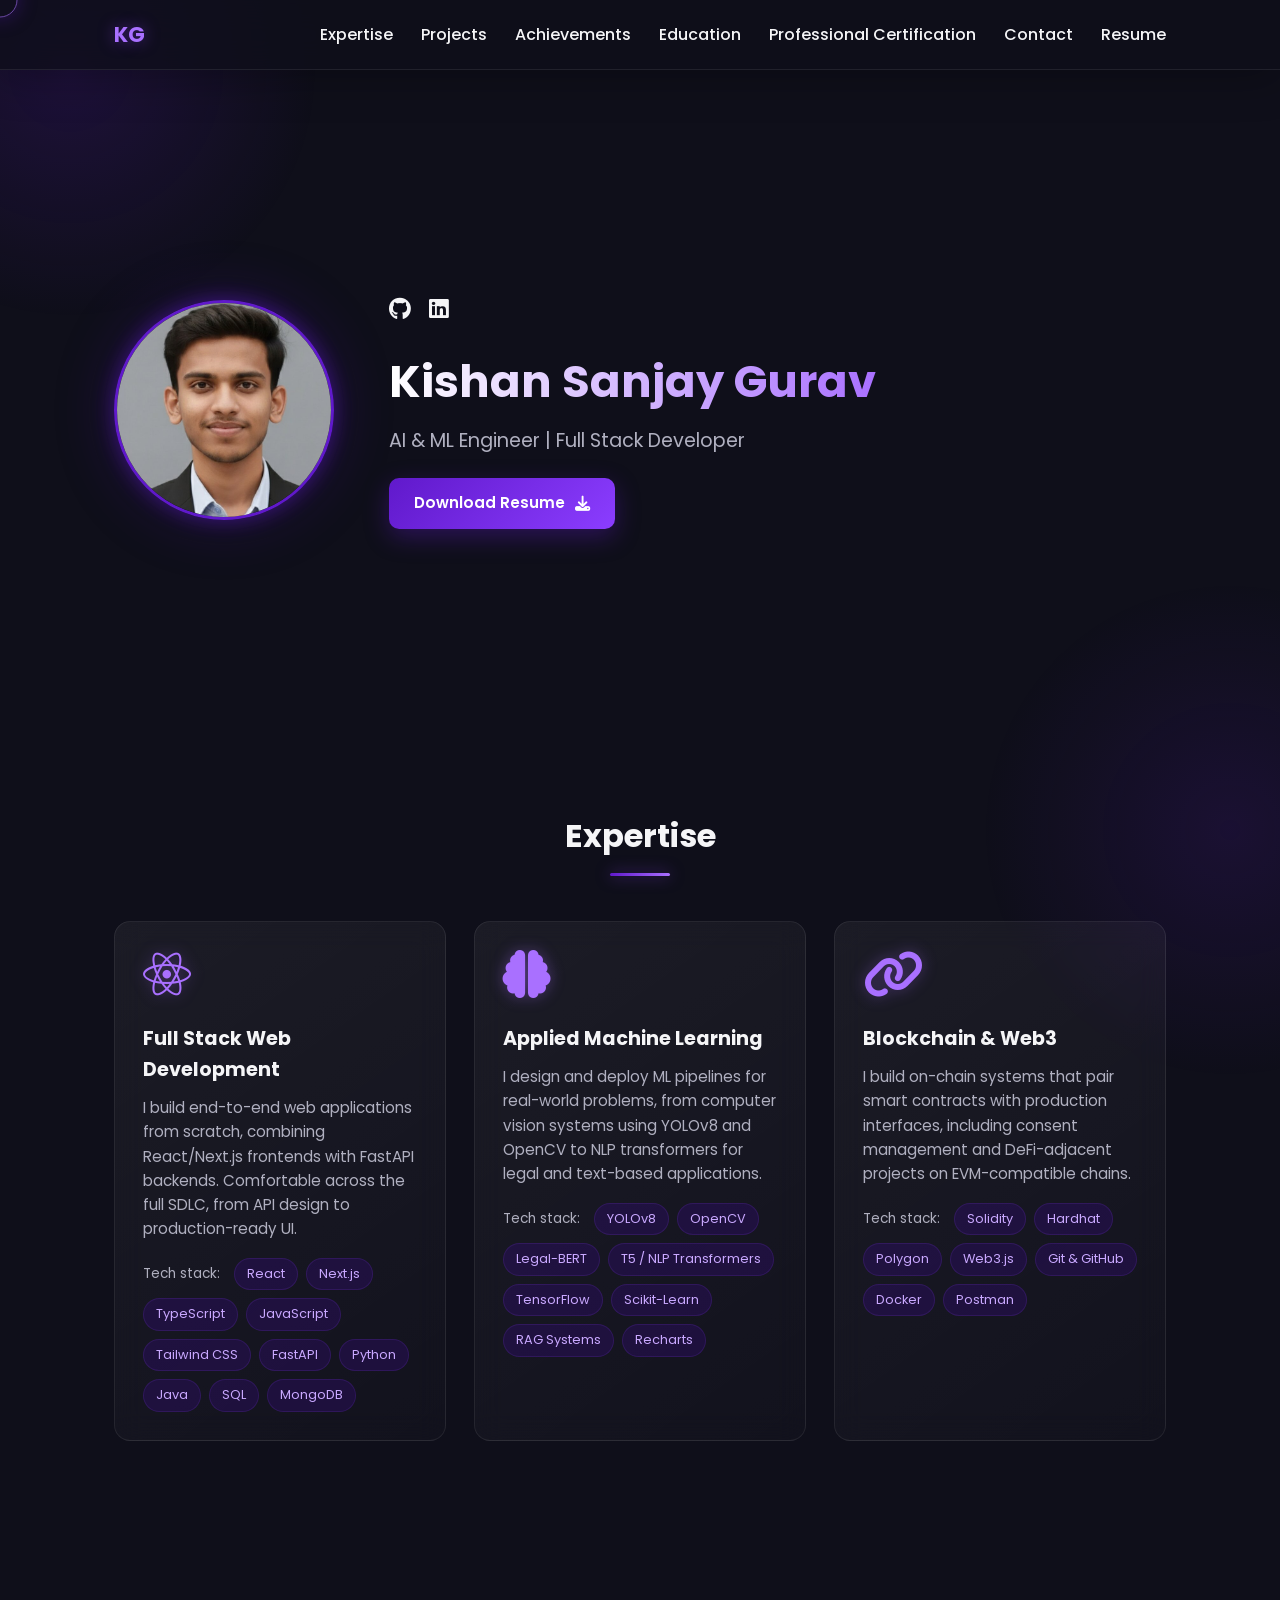
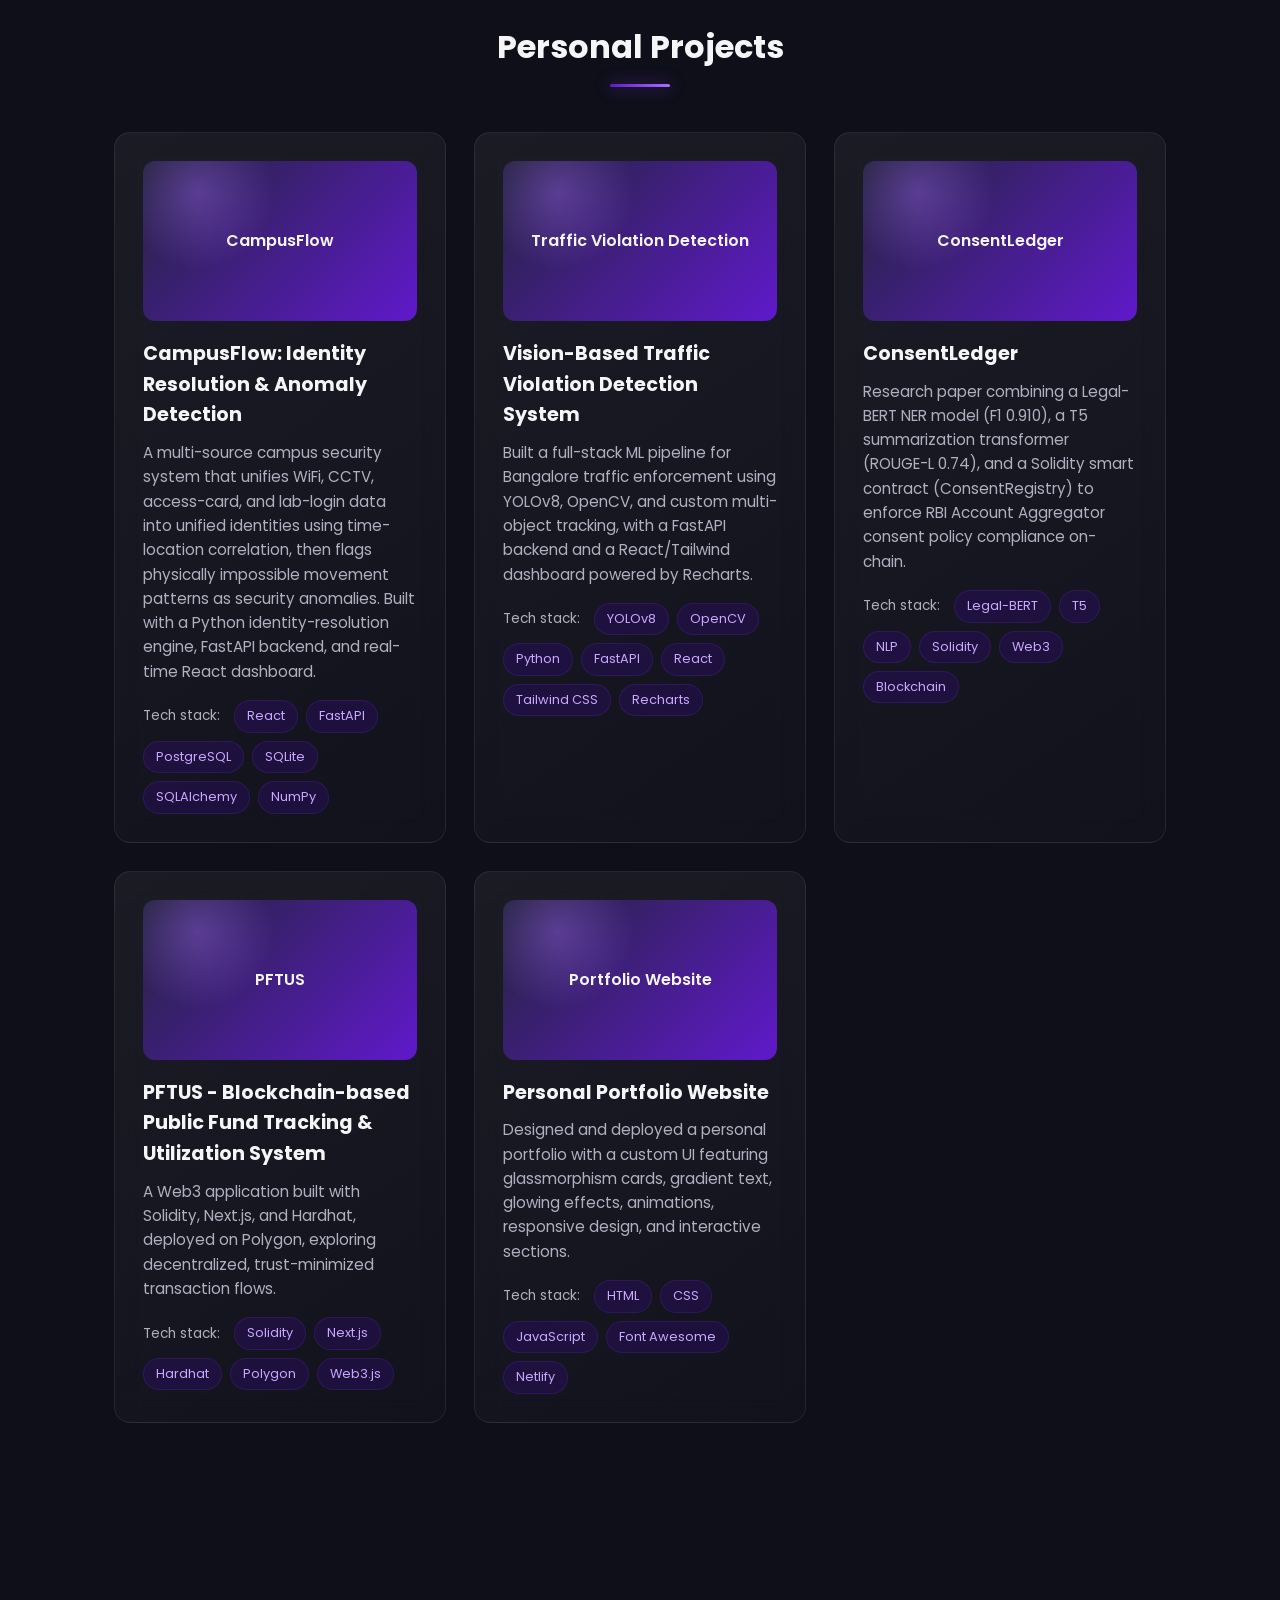
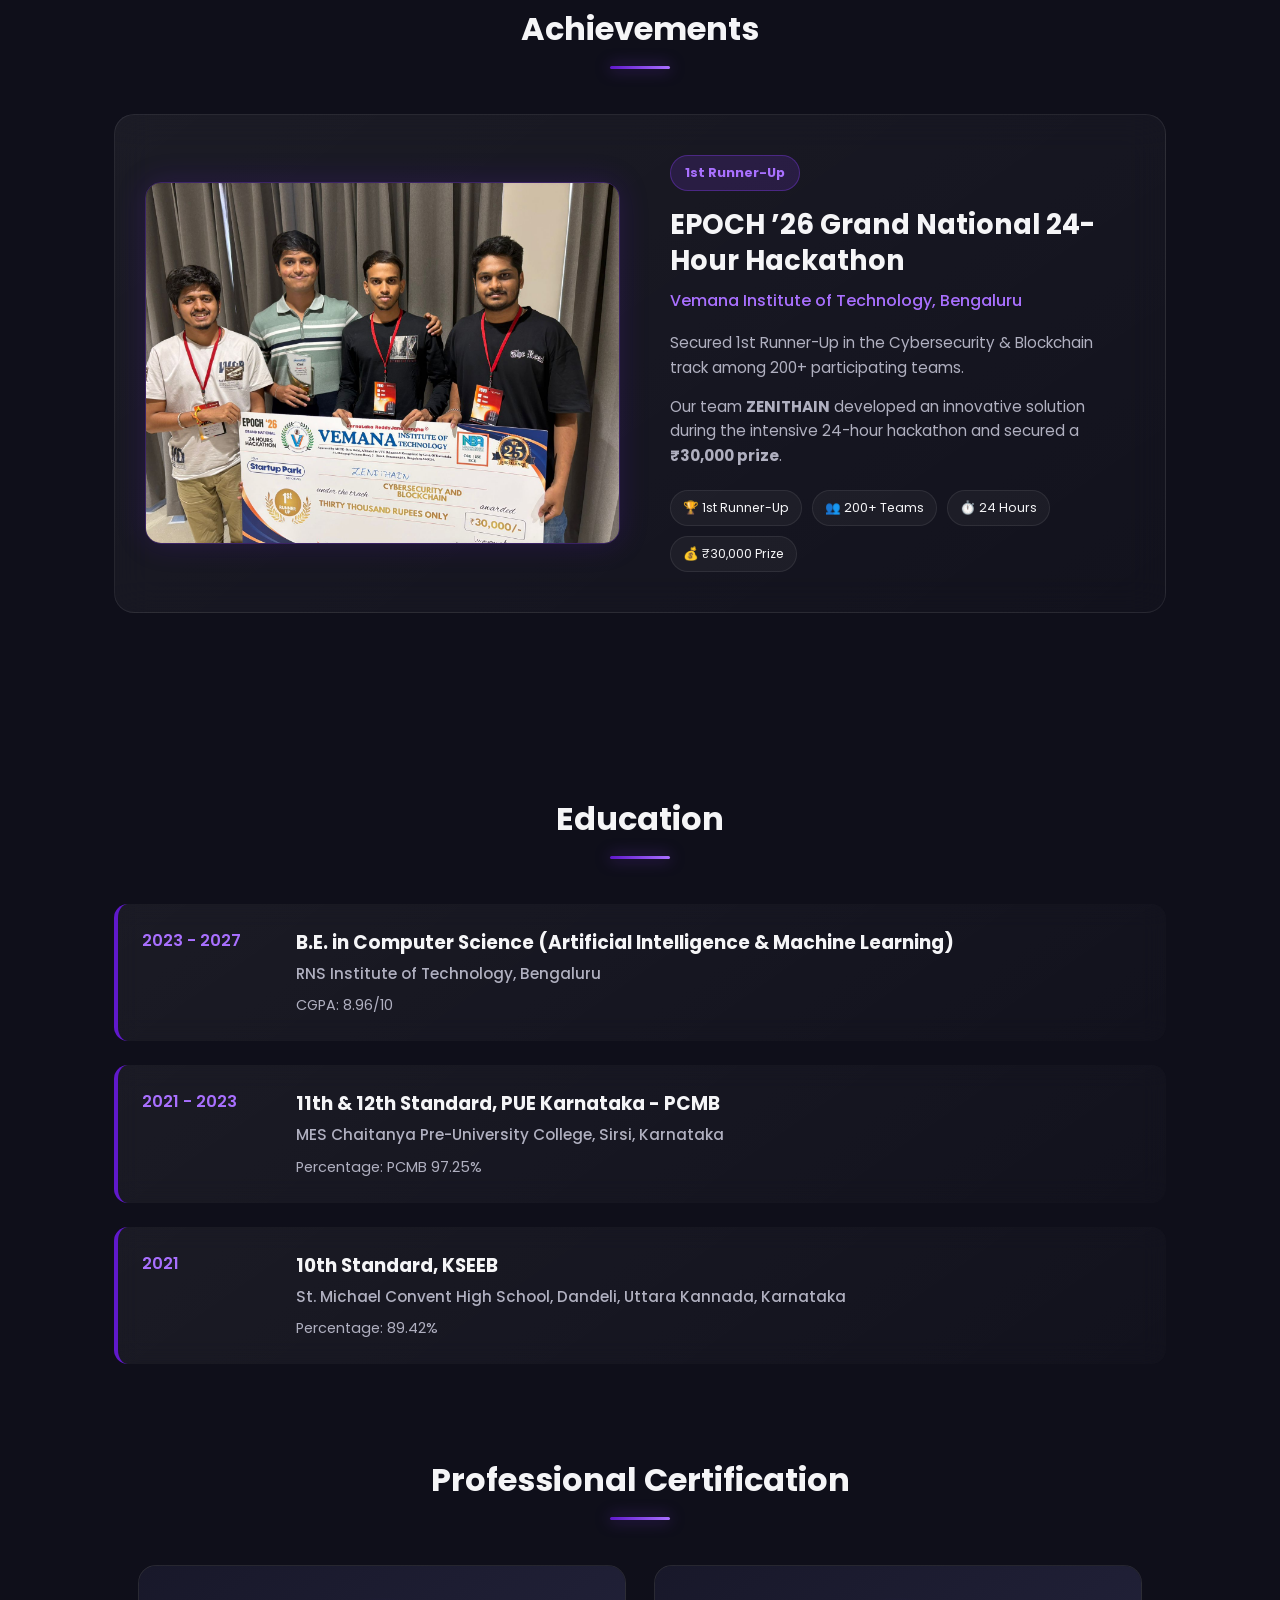
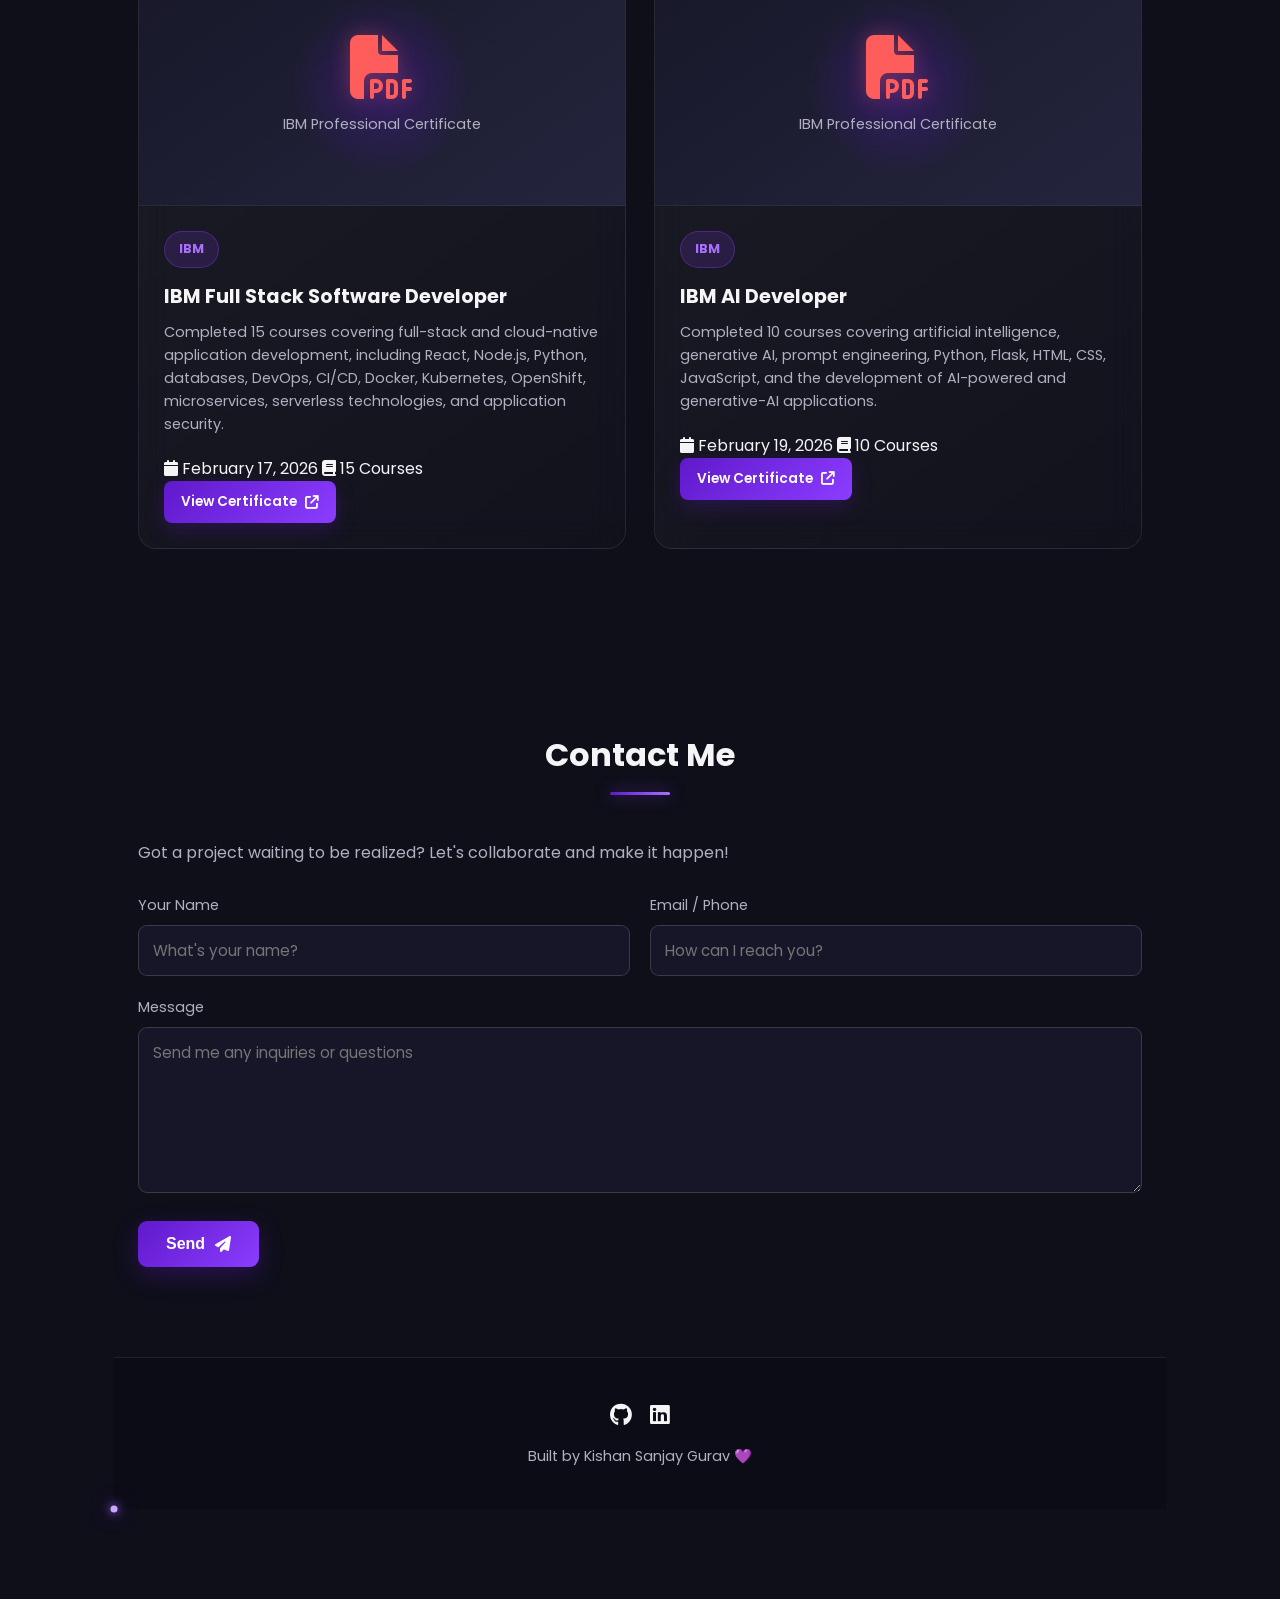
==== commit ecd116c0: "Fix portfolio repository structusre" ====
--- a/index.html
+++ b/index.html
@@ -4,7 +4,6 @@
 <meta charset="UTF-8">
 <meta name="viewport" content="width=device-width, initial-scale=1.0">
 <title>Kishan Sanjay Gurav | Portfolio</title>
-<a href="resume.pdf" download class="resume-btn">Download Resume <i class="fa-solid fa-download"></i></a>
 <link rel="stylesheet" href="https://cdnjs.cloudflare.com/ajax/libs/font-awesome/6.5.1/css/all.min.css">
 <link rel="preconnect" href="https://fonts.googleapis.com">
 <link href="https://fonts.googleapis.com/css2?family=Poppins:wght@400;500;600;700&display=swap" rel="stylesheet">
@@ -12,186 +11,383 @@
 </head>
 <body>
 
-  <!-- NAVIGATION -->
-  <nav>
-    <div class="nav-container">
-      <span class="logo">KG</span>
-<ul class="nav-links">
-  <li><a href="#expertise">Expertise</a></li>
-  <li><a href="#projects">Projects</a></li>
-  <li><a href="#history">History</a></li>
-  <li><a href="#contact">Contact</a></li>
-  <li><a href="#achievements">Achievements</a></li>
-  <li><a href="Kishan_Sanjay_Gurav_stdResume.pdf" target="_blank" rel="noreferrer">Resume</a></li>
-</ul>
-    </div>
-  </nav>
-
-  <!-- HERO / ABOUT -->
-  <section class="hero">
-    <div class="hero-container">
-<img class="avatar" src="PASSPORT PHOTO KISHAN.jpg" alt="Kishan Sanjay Gurav">      <div class="hero-content">
-        <div class="socials">
-          <a href="https://github.com/Kishangurav" target="_blank" rel="noreferrer"><i class="fa-brands fa-github"></i></a>
-          <a href="https://www.linkedin.com/in/kishan-sanjay-gurav-13954225a" target="_blank" rel="noreferrer"><i class="fa-brands fa-linkedin"></i></a>
+<nav>
+  <div class="nav-container">
+    <span class="logo">KG</span>
+    <ul class="nav-links">
+      <li><a href="#expertise">Expertise</a></li>
+      <li><a href="#projects">Projects</a></li>
+      <li><a href="#achievements">Achievements</a></li>
+      <li><a href="#history">Education</a></li>
+    <li><a href="#certifications">Professional Certification</a></li>      <li><a href="#contact">Contact</a></li>
+      <li><a href="./Kishan_Sanjay_Gurav_stdResume.pdf" target="_blank" rel="noreferrer">Resume</a></li>
+    </ul>
+  </div>
+</nav>
+
+<section class="hero">
+  <div class="hero-container">
+    <img class="avatar" src="PASSPORT PHOTO KISHAN.jpg" alt="Kishan Sanjay Gurav">
+
+    <div class="hero-content">
+      <div class="socials">
+        <a href="https://github.com/Kishangurav" target="_blank" rel="noreferrer" aria-label="GitHub">
+          <i class="fa-brands fa-github"></i>
+        </a>
+        <a href="https://www.linkedin.com/in/kishan-sanjay-gurav-13954225a" target="_blank" rel="noreferrer" aria-label="LinkedIn">
+          <i class="fa-brands fa-linkedin"></i>
+        </a>
+      </div>
+
+      <h1>Kishan Sanjay Gurav</h1>
+      <p>AI &amp; ML Engineer | Full Stack Developer</p>
+
+      <a href="./Kishan_Sanjay_Gurav_stdResume.pdf" class="resume-btn" target="_blank" rel="noreferrer">
+        Download Resume <i class="fa-solid fa-download"></i>
+      </a>
+    </div>
+  </div>
+</section>
+
+<section id="expertise" class="expertise">
+  <h2>Expertise</h2>
+
+  <div class="skills-grid">
+
+    <div class="skill-card">
+      <i class="fa-brands fa-react fa-3x"></i>
+      <h3>Full Stack Web Development</h3>
+      <p>I build end-to-end web applications from scratch, combining React/Next.js frontends with FastAPI backends. Comfortable across the full SDLC, from API design to production-ready UI.</p>
+
+      <div class="chips">
+        <span class="chip-title">Tech stack:</span>
+        <span class="chip">React</span>
+        <span class="chip">Next.js</span>
+        <span class="chip">TypeScript</span>
+        <span class="chip">JavaScript</span>
+        <span class="chip">Tailwind CSS</span>
+        <span class="chip">FastAPI</span>
+        <span class="chip">Python</span>
+        <span class="chip">Java</span>
+        <span class="chip">SQL</span>
+        <span class="chip">MongoDB</span>
+      </div>
+    </div>
+
+    <div class="skill-card">
+      <i class="fa-solid fa-brain fa-3x"></i>
+      <h3>Applied Machine Learning</h3>
+      <p>I design and deploy ML pipelines for real-world problems, from computer vision systems using YOLOv8 and OpenCV to NLP transformers for legal and text-based applications.</p>
+
+      <div class="chips">
+        <span class="chip-title">Tech stack:</span>
+        <span class="chip">YOLOv8</span>
+        <span class="chip">OpenCV</span>
+        <span class="chip">Legal-BERT</span>
+        <span class="chip">T5 / NLP Transformers</span>
+        <span class="chip">TensorFlow</span>
+        <span class="chip">Scikit-Learn</span>
+        <span class="chip">RAG Systems</span>
+        <span class="chip">Recharts</span>
+      </div>
+    </div>
+
+    <div class="skill-card">
+      <i class="fa-solid fa-link fa-3x"></i>
+      <h3>Blockchain &amp; Web3</h3>
+      <p>I build on-chain systems that pair smart contracts with production interfaces, including consent management and DeFi-adjacent projects on EVM-compatible chains.</p>
+
+      <div class="chips">
+        <span class="chip-title">Tech stack:</span>
+        <span class="chip">Solidity</span>
+        <span class="chip">Hardhat</span>
+        <span class="chip">Polygon</span>
+        <span class="chip">Web3.js</span>
+        <span class="chip">Git &amp; GitHub</span>
+        <span class="chip">Docker</span>
+        <span class="chip">Postman</span>
+      </div>
+    </div>
+
+  </div>
+</section>
+
+<section id="projects" class="projects">
+  <h2>Personal Projects</h2>
+
+  <div class="projects-grid">
+
+    <div class="project-card">
+      <div class="project-thumb">CampusFlow</div>
+
+      <h3>
+        <a href="https://github.com/Kishangurav" target="_blank" rel="noreferrer">
+          CampusFlow: Identity Resolution &amp; Anomaly Detection
+        </a>
+      </h3>
+
+      <p>A multi-source campus security system that unifies WiFi, CCTV, access-card, and lab-login data into unified identities using time-location correlation, then flags physically impossible movement patterns as security anomalies. Built with a Python identity-resolution engine, FastAPI backend, and real-time React dashboard.</p>
+
+      <div class="chips">
+        <span class="chip-title">Tech stack:</span>
+        <span class="chip">React</span>
+        <span class="chip">FastAPI</span>
+        <span class="chip">PostgreSQL</span>
+        <span class="chip">SQLite</span>
+        <span class="chip">SQLAlchemy</span>
+        <span class="chip">NumPy</span>
+      </div>
+    </div>
+
+    <div class="project-card">
+      <div class="project-thumb">Traffic Violation Detection</div>
+
+      <h3>
+        <a href="https://github.com/Kishangurav" target="_blank" rel="noreferrer">
+          Vision-Based Traffic Violation Detection System
+        </a>
+      </h3>
+
+      <p>Built a full-stack ML pipeline for Bangalore traffic enforcement using YOLOv8, OpenCV, and custom multi-object tracking, with a FastAPI backend and a React/Tailwind dashboard powered by Recharts.</p>
+
+      <div class="chips">
+        <span class="chip-title">Tech stack:</span>
+        <span class="chip">YOLOv8</span>
+        <span class="chip">OpenCV</span>
+        <span class="chip">Python</span>
+        <span class="chip">FastAPI</span>
+        <span class="chip">React</span>
+        <span class="chip">Tailwind CSS</span>
+        <span class="chip">Recharts</span>
+      </div>
+    </div>
+
+    <div class="project-card">
+      <div class="project-thumb">ConsentLedger</div>
+
+      <h3>
+        <a href="https://github.com/Kishangurav" target="_blank" rel="noreferrer">
+          ConsentLedger
+        </a>
+      </h3>
+
+      <p>Research paper combining a Legal-BERT NER model (F1 0.910), a T5 summarization transformer (ROUGE-L 0.74), and a Solidity smart contract (ConsentRegistry) to enforce RBI Account Aggregator consent policy compliance on-chain.</p>
+
+      <div class="chips">
+        <span class="chip-title">Tech stack:</span>
+        <span class="chip">Legal-BERT</span>
+        <span class="chip">T5</span>
+        <span class="chip">NLP</span>
+        <span class="chip">Solidity</span>
+        <span class="chip">Web3</span>
+        <span class="chip">Blockchain</span>
+      </div>
+    </div>
+
+    <div class="project-card">
+      <div class="project-thumb">PFTUS</div>
+
+      <h3>
+        <a href="https://github.com/Kishangurav" target="_blank" rel="noreferrer">
+          PFTUS - Blockchain-based Public Fund Tracking & Utilization System
+        </a>
+      </h3>
+
+      <p>A Web3 application built with Solidity, Next.js, and Hardhat, deployed on Polygon, exploring decentralized, trust-minimized transaction flows.</p>
+
+      <div class="chips">
+        <span class="chip-title">Tech stack:</span>
+        <span class="chip">Solidity</span>
+        <span class="chip">Next.js</span>
+        <span class="chip">Hardhat</span>
+        <span class="chip">Polygon</span>
+        <span class="chip">Web3.js</span>
+      </div>
+    </div>
+
+    <div class="project-card">
+      <div class="project-thumb">Portfolio Website</div>
+
+      <h3>
+        <a href="https://github.com/Kishangurav" target="_blank" rel="noreferrer">
+          Personal Portfolio Website
+        </a>
+      </h3>
+
+      <p>Designed and deployed a personal portfolio with a custom UI featuring glassmorphism cards, gradient text, glowing effects, animations, responsive design, and interactive sections.</p>
+
+      <div class="chips">
+        <span class="chip-title">Tech stack:</span>
+        <span class="chip">HTML</span>
+        <span class="chip">CSS</span>
+        <span class="chip">JavaScript</span>
+        <span class="chip">Font Awesome</span>
+        <span class="chip">Netlify</span>
+      </div>
+    </div>
+
+  </div>
+</section>
+
+<section id="achievements" class="achievements">
+  <h2>Achievements</h2>
+
+  <div class="achievement-card">
+
+    <div class="achievement-image">
+      <img src="EPOCH-26-Hackathon.jpg" alt="EPOCH '26 Grand National Hackathon">
+    </div>
+
+    <div class="achievement-content">
+      <span class="achievement-badge">1st Runner-Up</span>
+
+      <h3>EPOCH ’26 Grand National 24-Hour Hackathon</h3>
+
+      <h4>Vemana Institute of Technology, Bengaluru</h4>
+
+      <p>Secured 1st Runner-Up in the Cybersecurity &amp; Blockchain track among 200+ participating teams.</p>
+
+      <p>Our team <strong>ZENITHAIN</strong> developed an innovative solution during the intensive 24-hour hackathon and secured a <strong>₹30,000 prize</strong>.</p>
+
+      <div class="achievement-details">
+        <span>🏆 1st Runner-Up</span>
+        <span>👥 200+ Teams</span>
+        <span>⏱️ 24 Hours</span>
+        <span>💰 ₹30,000 Prize</span>
+      </div>
+    </div>
+
+  </div>
+</section>
+
+<section id="history" class="timeline">
+  <h2>Education</h2>
+
+  <div class="timeline-list">
+
+    <div class="timeline-item">
+      <span class="timeline-date">2023 - 2027</span>
+
+      <div class="timeline-content">
+        <h3>B.E. in Computer Science (Artificial Intelligence &amp; Machine Learning)</h3>
+        <h4>RNS Institute of Technology, Bengaluru</h4>
+        <p>CGPA: 8.96/10</p>
+      </div>
+    </div>
+
+    <div class="timeline-item">
+      <span class="timeline-date">2021 - 2023</span>
+
+      <div class="timeline-content">
+        <h3>11th &amp; 12th Standard, PUE Karnataka - PCMB</h3>
+        <h4>MES Chaitanya Pre-University College, Sirsi, Karnataka</h4>
+        <p>Percentage: PCMB 97.25%</p>
+      </div>
+    </div>
+
+    <div class="timeline-item">
+      <span class="timeline-date">2021</span>
+
+      <div class="timeline-content">
+        <h3>10th Standard, KSEEB</h3>
+        <h4>St. Michael Convent High School, Dandeli, Uttara Kannada, Karnataka</h4>
+        <p>Percentage: 89.42%</p>
+      </div>
+    </div>
+
+  </div>
+<section id="certifications" class="certifications">
+  <h2>Professional Certification</h2>
+  <div class="certifications-grid">
+    <div class="certification-card">
+      <div class="certificate-preview">
+        <i class="fa-solid fa-file-pdf"></i>
+        <span>IBM Professional Certificate</span>
+      </div>
+      <div class="certificate-content">
+        <span class="certificate-issuer">IBM</span>
+        <h3>IBM Full Stack Software Developer</h3>
+        <p>Completed 15 courses covering full-stack and cloud-native application development, including React, Node.js, Python, databases, DevOps, CI/CD, Docker, Kubernetes, OpenShift, microservices, serverless technologies, and application security.</p>
+        <div class="certificate-meta">
+          <span><i class="fa-solid fa-calendar"></i> February 17, 2026</span>
+          <span><i class="fa-solid fa-book"></i> 15 Courses</span>
         </div>
-        <h1>Kishan Sanjay Gurav</h1>
-        <p>AI & ML Engineer | Full Stack Developer</p>
-      </div>
-    </div>
-  </section>
-
-  <!-- EXPERTISE -->
-  <section id="expertise" class="expertise">
-    <h2>Expertise</h2>
-    <div class="skills-grid">
-      <div class="skill-card">
-        <i class="fa-brands fa-react fa-3x"></i>
-        <h3>Full Stack Web Development</h3>
-        <p>I build end-to-end web applications from scratch, combining React/Next.js frontends with FastAPI backends. Comfortable across the full SDLC, from API design to production-ready UI.</p>
-        <div class="chips">
-          <span class="chip-title">Tech stack:</span>
-          <span class="chip">React</span><span class="chip">Next.js</span><span class="chip">TypeScript</span>
-          <span class="chip">JavaScript</span><span class="chip">Tailwind CSS</span><span class="chip">FastAPI</span>
-          <span class="chip">Python</span><span class="chip">Java</span><span class="chip">SQL</span><span class="chip">MongoDB</span>
+        <a href="./IBM-Full-Stack-Software-Developer.pdf" target="_blank" rel="noreferrer" class="certificate-btn">
+          View Certificate <i class="fa-solid fa-arrow-up-right-from-square"></i>
+        </a>
+      </div>
+    </div>
+
+    <div class="certification-card">
+      <div class="certificate-preview">
+        <i class="fa-solid fa-file-pdf"></i>
+        <span>IBM Professional Certificate</span>
+      </div>
+      <div class="certificate-content">
+        <span class="certificate-issuer">IBM</span>
+        <h3>IBM AI Developer</h3>
+        <p>Completed 10 courses covering artificial intelligence, generative AI, prompt engineering, Python, Flask, HTML, CSS, JavaScript, and the development of AI-powered and generative-AI applications.</p>
+        <div class="certificate-meta">
+          <span><i class="fa-solid fa-calendar"></i> February 19, 2026</span>
+          <span><i class="fa-solid fa-book"></i> 10 Courses</span>
         </div>
-      </div>
-      <div class="skill-card">
-        <i class="fa-solid fa-brain fa-3x"></i>
-        <h3>Applied Machine Learning</h3>
-        <p>I design and deploy ML pipelines for real-world problems, from computer vision systems using YOLOv8 and OpenCV to NLP transformers for legal and text-based applications.</p>
-        <div class="chips">
-          <span class="chip-title">Tech stack:</span>
-          <span class="chip">YOLOv8</span><span class="chip">OpenCV</span><span class="chip">Legal-BERT</span>
-          <span class="chip">T5 / NLP Transformers</span><span class="chip">TensorFlow</span><span class="chip">Scikit-Learn</span>
-          <span class="chip">RAG Systems</span><span class="chip">Recharts</span>
-        </div>
-      </div>
-      <div class="skill-card">
-        <i class="fa-solid fa-link fa-3x"></i>
-        <h3>Blockchain & Web3</h3>
-        <p>I build on-chain systems that pair smart contracts with production interfaces, including consent management and DeFi-adjacent projects on EVM-compatible chains.</p>
-        <div class="chips">
-          <span class="chip-title">Tech stack:</span>
-          <span class="chip">Solidity</span><span class="chip">Hardhat</span><span class="chip">Polygon</span>
-          <span class="chip">Web3.js</span><span class="chip">Git & GitHub</span><span class="chip">Docker</span><span class="chip">Postman</span>
-        </div>
-      </div>
-    </div>
-  </section>
-
-  <!-- PROJECTS -->
-  <section id="projects" class="projects">
-    <h2>Personal Projects</h2>
-    <div class="projects-grid">
-      <div class="project-card">
-        <div class="project-thumb">Traffic Violation Detection</div>
-        <h3><a href="https://github.com/Kishangurav" target="_blank" rel="noreferrer">Vision-Based Traffic Violation Detection System</a></h3>
-        <p>Built a full-stack ML pipeline for Bangalore traffic enforcement using YOLOv8, OpenCV, and custom multi-object tracking, with a FastAPI backend and a React/Tailwind dashboard powered by Recharts.</p>
-      </div>
-      <div class="project-card">
-        <div class="project-thumb">ConsentLedger</div>
-        <h3><a href="https://github.com/Kishangurav" target="_blank" rel="noreferrer">ConsentLedger: Blockchain-Enforced Legal NLP Framework</a></h3>
-        <p>Research paper combining a Legal-BERT NER model (F1 0.910), a T5 summarization transformer (ROUGE-L 0.74), and a Solidity smart contract (ConsentRegistry) to enforce RBI Account Aggregator consent policy compliance on-chain.</p>
-      </div>
-      <div class="project-card">
-        <div class="project-thumb">PFTUS</div>
-        <h3><a href="https://github.com/Kishangurav" target="_blank" rel="noreferrer">PFTUS</a></h3>
-        <p>A Web3 application built with Solidity, Next.js, and Hardhat, deployed on Polygon, exploring decentralized, trust-minimized transaction flows.</p>
-      </div>
-      <div class="project-card">
-        <div class="project-thumb">Portfolio Website</div>
-        <h3><a href="https://github.com/Kishangurav" target="_blank" rel="noreferrer">Personal Portfolio Website</a></h3>
-        <p>Designed and deployed a personal portfolio with a custom UI pass featuring glassmorphism cards, gradient text, and a scroll progress bar.</p>
-      </div>
-    </div>
-  </section>
-
-  <!-- TIMELINE -->
- <section id="history" class="timeline">
-<h2>Education</h2>
-<div class="timeline-list">
-<div class="timeline-item">
-<span class="timeline-date">2023 - 2027</span>
-<div class="timeline-content">
-<h3>B.E. in Computer Science (Artificial Intelligence &amp; Machine Learning)</h3>
-<h4>RNS Institute of Technology, Bengaluru</h4>
-<p>CGPA: 8.96/10</p>
-</div>
-</div>
-<div class="timeline-item">
-<span class="timeline-date">2021 - 2023</span>
-<div class="timeline-content">
-<h3>11th &amp; 12th Standard, PUE Karnataka - PCMB</h3>
-<h4>MES Chaitanya Pre-University College, Sirsi, Karnataka</h4>
-<p>Percentage: 97.25%</p>
-</div>
-</div>
-<div class="timeline-item">
-<span class="timeline-date">2021</span>
-<div class="timeline-content">
-<h3>10th Standard, KSEEB</h3>
-<h4>St. Michael Convent High School, Dandeli, Uttara Kannada, Karnataka</h4>
-<p>Percentage: 89.42%</p>
-</div>
-</div>
-</div>
-</section>
-
-<section id="achievements" class="achievements">
-<h2>Achievements</h2>
-<div class="achievement-card">
-<div class="achievement-image">
-<img src="EPOCH-26-Hackathon.jpg" alt="EPOCH '26 Grand National Hackathon">
-</div>
-<div class="achievement-content">
-<span class="achievement-badge">1st Runner-Up</span>
-<h3>EPOCH ’26 Grand National 24-Hour Hackathon</h3>
-<h4>Vemana Institute of Technology, Bengaluru</h4>
-<p>Secured 1st Runner-Up in the Cybersecurity &amp; Blockchain track among 200+ participating teams.</p>
-<p>Our team <strong>ZENITHAIN</strong> developed an innovative solution during the intensive 24-hour hackathon and secured a <strong>₹30,000 prize</strong>.</p>
-<div class="achievement-details">
-<span>🏆 1st Runner-Up</span>
-<span>👥 200+ Teams</span>
-<span>⏱️ 24 Hours</span>
-<span>💰 ₹30,000 Prize</span>
-</div>
-</div>
-</div>
-</section>
-
-  <!-- CONTACT -->
-  <section id="contact" class="contact">
-    <h2>Contact Me</h2>
-    <p>Got a project waiting to be realized? Let's collaborate and make it happen!</p>
-    <form id="contact-form" class="contact-form">
-      <div class="form-row">
-        <div class="form-group">
-          <label for="name">Your Name</label>
-          <input type="text" id="name" placeholder="What's your name?" required>
-        </div>
-        <div class="form-group">
-          <label for="email">Email / Phone</label>
-          <input type="text" id="email" placeholder="How can I reach you?" required>
-        </div>
-      </div>
+        <a href="./IBM-AI-Developer.pdf" target="_blank" rel="noreferrer" class="certificate-btn">
+          View Certificate <i class="fa-solid fa-arrow-up-right-from-square"></i>
+        </a>
+      </div>
+    </div>
+  </div>
+</section>
+
+<section id="contact" class="contact">
+  <h2>Contact Me</h2>
+
+  <p>Got a project waiting to be realized? Let's collaborate and make it happen!</p>
+
+  <form id="contact-form" class="contact-form">
+
+    <div class="form-row">
+
       <div class="form-group">
-        <label for="message">Message</label>
-        <textarea id="message" rows="6" placeholder="Send me any inquiries or questions" required></textarea>
-      </div>
-      <button type="submit">Send <i class="fa-solid fa-paper-plane"></i></button>
-    </form>
-  </section>
-
-  <!-- FOOTER -->
-  <footer>
-    <div class="socials">
-      <a href="https://github.com/Kishangurav" target="_blank" rel="noreferrer"><i class="fa-brands fa-github"></i></a>
-      <a href="https://www.linkedin.com/in/kishan-sanjay-gurav-13954225a" target="_blank" rel="noreferrer"><i class="fa-brands fa-linkedin"></i></a>
-    </div>
-    <p>Built by Kishan Sanjay Gurav 💜</p>
-  </footer>
-
-  <script src="script.js"></script>
+        <label for="name">Your Name</label>
+        <input type="text" id="name" placeholder="What's your name?" required>
+      </div>
+
+      <div class="form-group">
+        <label for="email">Email / Phone</label>
+        <input type="text" id="email" placeholder="How can I reach you?" required>
+      </div>
+
+    </div>
+
+    <div class="form-group">
+      <label for="message">Message</label>
+      <textarea id="message" rows="6" placeholder="Send me any inquiries or questions" required></textarea>
+    </div>
+
+    <button type="submit">
+      Send <i class="fa-solid fa-paper-plane"></i>
+    </button>
+
+  </form>
+</section>
+
+<footer>
+  <div class="socials">
+    <a href="https://github.com/Kishangurav" target="_blank" rel="noreferrer" aria-label="GitHub">
+      <i class="fa-brands fa-github"></i>
+    </a>
+
+    <a href="https://www.linkedin.com/in/kishan-sanjay-gurav-13954225a" target="_blank" rel="noreferrer" aria-label="LinkedIn">
+      <i class="fa-brands fa-linkedin"></i>
+    </a>
+  </div>
+
+  <p>Built by Kishan Sanjay Gurav 💜</p>
+</footer>
+<div class="cursor-dot"></div>
+<div class="cursor-glow"></div>
+<script src="script.js"></script>
+
 </body>
 </html>
--- a/style.css
+++ b/style.css
@@ -5,15 +5,14 @@
 }
 
 :root {
-  --purple: #8b5cf6;
-  --purple-dark: #6019cb;
-  --purple-light: #b794ff;
-  --bg-dark: #050509;
-  --bg-secondary: #0b0b14;
-  --bg-card: rgba(20, 20, 35, 0.65);
-  --text-light: #f8f7ff;
-  --text-muted: #a8a6b8;
-  --border: rgba(255, 255, 255, 0.08);
+  --purple: #6019cb;
+  --purple-light: #a970ff;
+  --purple-bright: #8b3dff;
+  --bg-dark: #0f0f1a;
+  --bg-card: #1a1a2e;
+  --text-light: #f5f5f7;
+  --text-muted: #b0b0c0;
+  --border: rgba(255,255,255,0.08);
 }
 
 html {
@@ -21,28 +20,25 @@
 }
 
 body {
-  font-family: "Poppins", sans-serif;
-  background:
-    radial-gradient(circle at 10% 10%, rgba(139, 92, 246, 0.15), transparent 30%),
-    radial-gradient(circle at 90% 20%, rgba(96, 25, 203, 0.12), transparent 30%),
-    radial-gradient(circle at 50% 90%, rgba(139, 92, 246, 0.08), transparent 35%),
-    var(--bg-dark);
+  font-family: 'Poppins', sans-serif;
+  background: var(--bg-dark);
   color: var(--text-light);
   line-height: 1.6;
   overflow-x: hidden;
+  position: relative;
 }
 
 body::before {
   content: "";
   position: fixed;
-  inset: 0;
-  background-image:
-    linear-gradient(rgba(255,255,255,0.025) 1px, transparent 1px),
-    linear-gradient(90deg, rgba(255,255,255,0.025) 1px, transparent 1px);
-  background-size: 50px 50px;
-  mask-image: linear-gradient(to bottom, black, transparent);
+  width: 500px;
+  height: 500px;
+  top: -180px;
+  left: -180px;
+  background: radial-gradient(circle, rgba(96,25,203,0.18), transparent 70%);
   pointer-events: none;
-  z-index: -2;
+  z-index: -1;
+  animation: floatGlow 8s ease-in-out infinite;
 }
 
 body::after {
@@ -50,44 +46,38 @@
   position: fixed;
   width: 500px;
   height: 500px;
-  background: radial-gradient(
-    circle,
-    rgba(139, 92, 246, 0.13),
-    transparent 70%
-  );
-  top: 20%;
-  left: 50%;
-  transform: translate(-50%, -50%);
-  filter: blur(50px);
+  right: -200px;
+  bottom: -180px;
+  background: radial-gradient(circle, rgba(96,25,203,0.14), transparent 70%);
   pointer-events: none;
   z-index: -1;
-  animation: floatingGlow 8s ease-in-out infinite alternate;
-}
-
-@keyframes floatingGlow {
-  from {
-    transform: translate(-55%, -45%) scale(1);
-  }
-
-  to {
-    transform: translate(-45%, -55%) scale(1.2);
+  animation: floatGlow 10s ease-in-out infinite reverse;
+}
+
+@keyframes floatGlow {
+  0%, 100% {
+    transform: translate(0,0) scale(1);
+  }
+
+  50% {
+    transform: translate(30px,30px) scale(1.1);
   }
 }
 
 nav {
   position: sticky;
   top: 0;
-  background: rgba(5, 5, 9, 0.65);
-  backdrop-filter: blur(20px);
-  -webkit-backdrop-filter: blur(20px);
+  background: rgba(15,15,26,0.78);
+  backdrop-filter: blur(18px);
+  -webkit-backdrop-filter: blur(18px);
   z-index: 100;
-  border-bottom: 1px solid var(--border);
-  box-shadow: 0 10px 40px rgba(0, 0, 0, 0.25);
+  border-bottom: 1px solid rgba(255,255,255,0.08);
+  box-shadow: 0 10px 40px rgba(0,0,0,0.25);
 }
 
 .nav-container {
-  max-width: 1200px;
-  margin: auto;
+  max-width: 1100px;
+  margin: 0 auto;
   padding: 18px 24px;
   display: flex;
   justify-content: space-between;
@@ -95,31 +85,30 @@
 }
 
 .logo {
-  font-weight: 800;
-  font-size: 1.4rem;
-  background: linear-gradient(
-    90deg,
-    #ffffff,
-    var(--purple-light),
-    var(--purple)
-  );
-  -webkit-background-clip: text;
-  background-clip: text;
-  color: transparent;
-  letter-spacing: -0.5px;
+  font-weight: 700;
+  font-size: 1.3rem;
+  color: var(--purple-light);
+  transition: 0.4s ease;
+  text-shadow: 0 0 15px rgba(139,61,255,0.5);
+}
+
+.logo:hover {
+  color: #fff;
+  transform: scale(1.1);
+  text-shadow: 0 0 25px rgba(139,61,255,0.9);
 }
 
 .nav-links {
   list-style: none;
   display: flex;
-  gap: 30px;
+  gap: 28px;
 }
 
 .nav-links a {
-  position: relative;
-  color: var(--text-muted);
+  color: var(--text-light);
   text-decoration: none;
   font-weight: 500;
+  position: relative;
   transition: 0.3s ease;
 }
 
@@ -127,21 +116,18 @@
   content: "";
   position: absolute;
   left: 50%;
-  bottom: -8px;
+  bottom: -7px;
   width: 0;
   height: 2px;
-  background: linear-gradient(
-    90deg,
-    var(--purple),
-    var(--purple-light)
-  );
+  background: var(--purple-light);
+  box-shadow: 0 0 10px var(--purple-light);
   transform: translateX(-50%);
-  transition: width 0.3s ease;
-  box-shadow: 0 0 10px var(--purple);
+  transition: 0.3s ease;
 }
 
 .nav-links a:hover {
-  color: white;
+  color: var(--purple-light);
+  text-shadow: 0 0 12px rgba(169,112,255,0.6);
 }
 
 .nav-links a:hover::after {
@@ -149,589 +135,258 @@
 }
 
 section {
-  max-width: 1200px;
-  margin: auto;
-  padding: 100px 24px;
-  position: relative;
-}
-
-h2 {
-  font-size: 2.4rem;
-  margin-bottom: 55px;
-  text-align: center;
-  background: linear-gradient(
-    90deg,
-    white,
-    var(--purple-light),
-    var(--purple)
-  );
-  -webkit-background-clip: text;
-  background-clip: text;
-  color: transparent;
+  max-width: 1100px;
+  margin: 0 auto;
+  padding: 90px 24px;
 }
 
 .hero {
-  min-height: 90vh;
-  display: flex;
-  align-items: center;
-  padding-top: 80px;
+  padding-top: 120px;
+  min-height: 650px;
+  display: flex;
+  align-items: center;
 }
 
 .hero-container {
-  width: 100%;
-  display: flex;
-  align-items: center;
-  gap: 70px;
+  display: flex;
+  align-items: center;
+  gap: 55px;
   flex-wrap: wrap;
 }
 
 .avatar {
-  width: 240px;
-  height: 240px;
+  width: 220px;
+  height: 220px;
   border-radius: 50%;
   object-fit: cover;
-  border: 3px solid transparent;
-  background:
-    linear-gradient(var(--bg-dark), var(--bg-dark)) padding-box,
-    linear-gradient(
-      135deg,
-      var(--purple),
-      #ffffff,
-      var(--purple-dark)
-    ) border-box;
-  box-shadow:
-    0 0 25px rgba(139, 92, 246, 0.45),
-    0 0 80px rgba(139, 92, 246, 0.18);
+  border: 3px solid var(--purple);
   flex-shrink: 0;
-  animation: avatarFloat 5s ease-in-out infinite;
-}
-
-@keyframes avatarFloat {
-  0%,
+  box-shadow:
+    0 0 20px rgba(96,25,203,0.5),
+    0 0 60px rgba(96,25,203,0.25);
+  transition: 0.5s ease;
+}
+
+.avatar:hover {
+  transform: scale(1.06) rotate(2deg);
+  border-color: var(--purple-light);
+  box-shadow:
+    0 0 25px rgba(169,112,255,0.8),
+    0 0 80px rgba(96,25,203,0.5);
+}
+
+.socials {
+  display: flex;
+  gap: 18px;
+  margin-bottom: 18px;
+}
+
+.socials a {
+  color: var(--text-light);
+  font-size: 1.4rem;
+  transition: 0.35s ease;
+}
+
+.socials a:hover {
+  color: var(--purple-light);
+  transform: translateY(-5px) scale(1.15);
+  text-shadow: 0 0 18px rgba(169,112,255,0.8);
+}
+
+.hero-content h1 {
+  font-size: 2.8rem;
+  margin-bottom: 8px;
+  background: linear-gradient(90deg,#fff,var(--purple-light),#fff);
+  background-size: 200%;
+  -webkit-background-clip: text;
+  -webkit-text-fill-color: transparent;
+  animation: gradientText 5s linear infinite;
+}
+
+@keyframes gradientText {
+  0% {
+    background-position: 0%;
+  }
+
   100% {
-    transform: translateY(0);
-  }
-
-  50% {
-    transform: translateY(-12px);
-  }
-}
-
-.hero-content {
-  max-width: 700px;
-}
-
-.hero-content h1 {
-  font-size: clamp(2.5rem, 6vw, 4.5rem);
-  line-height: 1.1;
-  margin-bottom: 15px;
-  font-weight: 800;
-  letter-spacing: -2px;
-  background: linear-gradient(
-    90deg,
-    #ffffff,
-    #d9c8ff,
-    var(--purple)
-  );
-  -webkit-background-clip: text;
-  background-clip: text;
-  color: transparent;
-  text-shadow: 0 0 40px rgba(139, 92, 246, 0.2);
+    background-position: 200%;
+  }
 }
 
 .hero-content p {
   color: var(--text-muted);
   font-size: 1.2rem;
-  max-width: 650px;
-}
-
-.socials {
-  display: flex;
-  gap: 15px;
-  margin-bottom: 25px;
-}
-
-.socials a {
-  width: 45px;
-  height: 45px;
-  display: flex;
-  align-items: center;
-  justify-content: center;
-  border-radius: 12px;
-  color: var(--text-light);
-  font-size: 1.25rem;
-  background: rgba(255,255,255,0.04);
-  border: 1px solid var(--border);
-  backdrop-filter: blur(10px);
-  transition: all 0.3s ease;
-}
-
-.socials a:hover {
-  color: white;
-  transform: translateY(-5px);
-  background: rgba(139, 92, 246, 0.15);
-  border-color: var(--purple);
-  box-shadow: 0 0 20px rgba(139, 92, 246, 0.4);
 }
 
 .resume-btn {
   display: inline-flex;
   align-items: center;
   gap: 10px;
-  margin-top: 25px;
-  padding: 14px 28px;
-  border-radius: 12px;
+  margin-top: 22px;
+  background: linear-gradient(135deg,var(--purple),var(--purple-bright));
   color: white;
   text-decoration: none;
+  padding: 13px 25px;
+  border-radius: 10px;
   font-weight: 600;
-  background: linear-gradient(
-    135deg,
-    var(--purple-dark),
-    var(--purple)
-  );
-  border: 1px solid rgba(255,255,255,0.15);
-  box-shadow: 0 10px 30px rgba(139, 92, 246, 0.25);
-  transition: all 0.3s ease;
+  font-size: 0.95rem;
+  transition: 0.35s ease;
+  box-shadow: 0 8px 25px rgba(96,25,203,0.35);
   position: relative;
   overflow: hidden;
 }
 
-.resume-btn::before {
+.resume-btn:hover {
+  transform: translateY(-4px) scale(1.03);
+  box-shadow:
+    0 12px 35px rgba(96,25,203,0.55),
+    0 0 25px rgba(139,61,255,0.35);
+}
+
+h2 {
+  font-size: 2rem;
+  margin-bottom: 45px;
+  text-align: center;
+  position: relative;
+}
+
+h2::after {
   content: "";
-  position: absolute;
-  top: 0;
-  left: -100%;
-  width: 100%;
-  height: 100%;
-  background: linear-gradient(
-    90deg,
-    transparent,
-    rgba(255,255,255,0.25),
-    transparent
-  );
-  transition: 0.6s;
-}
-
-.resume-btn:hover::before {
-  left: 100%;
-}
-
-.resume-btn:hover {
-  transform: translateY(-4px) scale(1.02);
-  box-shadow: 0 15px 40px rgba(139, 92, 246, 0.45);
+  display: block;
+  width: 60px;
+  height: 3px;
+  margin: 12px auto 0;
+  border-radius: 10px;
+  background: linear-gradient(90deg,var(--purple),var(--purple-light));
+  box-shadow: 0 0 15px rgba(139,61,255,0.6);
 }
 
 .skills-grid,
 .projects-grid {
   display: grid;
-  grid-template-columns: repeat(auto-fit, minmax(300px, 1fr));
+  grid-template-columns: repeat(auto-fit,minmax(300px,1fr));
   gap: 28px;
 }
 
 .skill-card,
 .project-card {
-  position: relative;
   background: linear-gradient(
     145deg,
     rgba(255,255,255,0.055),
     rgba(255,255,255,0.015)
   );
-  backdrop-filter: blur(18px);
-  -webkit-backdrop-filter: blur(18px);
-  border-radius: 20px;
-  padding: 30px;
+  backdrop-filter: blur(14px);
+  -webkit-backdrop-filter: blur(14px);
+  border-radius: 16px;
+  padding: 28px;
   border: 1px solid var(--border);
+  transition: 0.45s cubic-bezier(.2,.8,.2,1);
+  position: relative;
   overflow: hidden;
-  transition:
-    transform 0.4s ease,
-    border-color 0.4s ease,
-    box-shadow 0.4s ease;
-}
-
-.skill-card::before,
-.project-card::before {
-  content: "";
-  position: absolute;
-  width: 180px;
-  height: 180px;
-  background: radial-gradient(
-    circle,
-    rgba(139, 92, 246, 0.18),
-    transparent 70%
-  );
-  top: -80px;
-  right: -80px;
-  transition: 0.4s ease;
 }
 
 .skill-card:hover,
 .project-card:hover {
-  transform: translateY(-10px);
-  border-color: rgba(139, 92, 246, 0.5);
+  transform: translateY(-10px) scale(1.015);
+  border-color: rgba(139,61,255,0.5);
   box-shadow:
     0 20px 50px rgba(0,0,0,0.35),
-    0 0 30px rgba(139, 92, 246, 0.12);
-}
-
-.skill-card:hover::before,
-.project-card:hover::before {
-  transform: scale(1.5);
+    0 0 30px rgba(96,25,203,0.2);
 }
 
 .skill-card i {
   color: var(--purple-light);
-  font-size: 2rem;
-  margin-bottom: 18px;
-  filter: drop-shadow(0 0 10px rgba(139, 92, 246, 0.6));
+  margin-bottom: 16px;
+  transition: 0.4s ease;
+  text-shadow: 0 0 15px rgba(169,112,255,0.35);
+}
+
+.skill-card:hover i {
+  transform: translateY(-5px) scale(1.1);
+  color: #fff;
+  text-shadow:
+    0 0 10px var(--purple-light),
+    0 0 30px var(--purple);
 }
 
 .skill-card h3,
 .project-card h3 {
   margin: 10px 0;
-  font-size: 1.25rem;
+  font-size: 1.2rem;
 }
 
 .skill-card p,
 .project-card p {
   color: var(--text-muted);
   font-size: 0.95rem;
-  margin-bottom: 20px;
+  margin-bottom: 16px;
 }
 
 .chips {
   display: flex;
   flex-wrap: wrap;
-  gap: 9px;
+  gap: 8px;
   align-items: center;
 }
 
 .chip-title {
   font-size: 0.85rem;
   color: var(--text-muted);
-  margin-right: 5px;
+  margin-right: 6px;
 }
 
 .chip {
-  background: rgba(139, 92, 246, 0.1);
-  color: #d8c5ff;
-  padding: 6px 13px;
-  border-radius: 30px;
-  font-size: 0.78rem;
-  border: 1px solid rgba(139, 92, 246, 0.2);
-  transition: 0.25s ease;
+  background: rgba(80,0,202,0.18);
+  color: #c9a8ff;
+  padding: 5px 12px;
+  border-radius: 20px;
+  font-size: 0.8rem;
+  border: 1px solid rgba(139,61,255,0.15);
+  transition: 0.3s ease;
 }
 
 .chip:hover {
-  background: rgba(139, 92, 246, 0.25);
-  border-color: var(--purple);
-  color: white;
-  box-shadow: 0 0 15px rgba(139, 92, 246, 0.25);
+  color: #fff;
+  background: rgba(96,25,203,0.35);
+  border-color: rgba(169,112,255,0.5);
+  transform: translateY(-3px);
+  box-shadow: 0 0 15px rgba(96,25,203,0.25);
 }
 
 .project-thumb {
-  height: 190px;
-  border-radius: 15px;
+  height: 160px;
+  border-radius: 12px;
   background:
-    radial-gradient(
-      circle at 30% 30%,
-      rgba(255,255,255,0.15),
-      transparent 25%
-    ),
-    linear-gradient(
-      135deg,
-      #141426,
-      var(--purple-dark)
-    );
+    radial-gradient(circle at 20% 20%,rgba(169,112,255,0.35),transparent 30%),
+    linear-gradient(135deg,#24243d,var(--purple));
   display: flex;
   align-items: center;
   justify-content: center;
-  font-weight: 700;
-  font-size: 1.1rem;
+  font-weight: 600;
   text-align: center;
-  padding: 15px;
-  margin-bottom: 20px;
-  border: 1px solid rgba(255,255,255,0.08);
-  box-shadow: inset 0 0 40px rgba(139, 92, 246, 0.15);
-  transition: 0.4s ease;
+  padding: 12px;
+  margin-bottom: 18px;
+  position: relative;
+  overflow: hidden;
+  transition: 0.5s ease;
 }
 
 .project-card:hover .project-thumb {
-  transform: scale(1.02);
-  box-shadow:
-    inset 0 0 50px rgba(139, 92, 246, 0.25),
-    0 0 25px rgba(139, 92, 246, 0.15);
+  transform: scale(1.03);
+  box-shadow:
+    0 0 30px rgba(96,25,203,0.35),
+    inset 0 0 30px rgba(0,0,0,0.2);
 }
 
 .project-card h3 a {
-  color: white;
+  color: var(--text-light);
   text-decoration: none;
   transition: 0.3s ease;
 }
 
 .project-card h3 a:hover {
   color: var(--purple-light);
-}
-
-.timeline-list {
-  display: flex;
-  flex-direction: column;
-  gap: 25px;
-}
-
-.timeline-item {
-  display: flex;
-  gap: 30px;
-  background: linear-gradient(
-    145deg,
-    rgba(255,255,255,0.05),
-    rgba(255,255,255,0.015)
-  );
-  backdrop-filter: blur(15px);
-  border-radius: 18px;
-  padding: 28px;
-  border: 1px solid var(--border);
-  border-left: 4px solid var(--purple);
-  transition: 0.3s ease;
-  position: relative;
-}
-
-.timeline-item:hover {
-  transform: translateX(8px);
-  border-color: rgba(139, 92, 246, 0.35);
-  box-shadow: 0 15px 40px rgba(0,0,0,0.25);
-}
-
-.timeline-date {
-  font-weight: 700;
-  color: var(--purple-light);
-  min-width: 130px;
-}
-
-.timeline-content h3 {
-  margin-bottom: 5px;
-}
-
-.timeline-content h4 {
-  color: var(--text-muted);
-  font-weight: 500;
-  font-size: 0.95rem;
-  margin-bottom: 10px;
-}
-
-.timeline-content p {
-  color: var(--text-muted);
-  font-size: 0.9rem;
-}
-
-.contact p {
-  color: var(--text-muted);
-  margin-bottom: 30px;
-}
-
-.form-row {
-  display: flex;
-  gap: 20px;
-  flex-wrap: wrap;
-}
-
-.form-group {
-  flex: 1;
-  min-width: 220px;
-  margin-bottom: 20px;
-}
-
-.form-group label {
-  display: block;
-  margin-bottom: 8px;
-  font-size: 0.9rem;
-  color: var(--text-muted);
-}
-
-.form-group input,
-.form-group textarea {
-  width: 100%;
-  padding: 14px 16px;
-  border-radius: 12px;
-  border: 1px solid var(--border);
-  background: rgba(255,255,255,0.035);
-  color: white;
-  font-family: inherit;
-  font-size: 0.95rem;
-  outline: none;
-  transition: 0.3s ease;
-  backdrop-filter: blur(10px);
-}
-
-.form-group textarea {
-  min-height: 150px;
-  resize: vertical;
-}
-
-.form-group input:focus,
-.form-group textarea:focus {
-  border-color: var(--purple);
-  box-shadow: 0 0 20px rgba(139, 92, 246, 0.15);
-  background: rgba(139, 92, 246, 0.04);
-}
-
-.contact-form button {
-  background: linear-gradient(
-    135deg,
-    var(--purple-dark),
-    var(--purple)
-  );
-  color: white;
-  border: none;
-  padding: 14px 30px;
-  border-radius: 12px;
-  font-size: 1rem;
-  font-weight: 600;
-  cursor: pointer;
-  display: flex;
-  align-items: center;
-  gap: 10px;
-  transition: 0.3s ease;
-  box-shadow: 0 10px 30px rgba(139, 92, 246, 0.25);
-}
-
-.contact-form button:hover {
-  transform: translateY(-4px);
-  box-shadow: 0 15px 40px rgba(139, 92, 246, 0.45);
-}
-
-footer {
-  text-align: center;
-  padding: 50px 24px;
-  border-top: 1px solid var(--border);
-  background: rgba(0,0,0,0.2);
-}
-
-footer .socials {
-  justify-content: center;
-  margin-bottom: 18px;
-}
-
-footer p {
-  color: var(--text-muted);
-  font-size: 0.9rem;
-}
-
-::-webkit-scrollbar {
-  width: 8px;
-}
-
-::-webkit-scrollbar-track {
-  background: #050509;
-}
-
-::-webkit-scrollbar-thumb {
-  background: linear-gradient(
-    var(--purple-dark),
-    var(--purple)
-  );
-  border-radius: 20px;
-}
-
-::-webkit-scrollbar-thumb:hover {
-  background: var(--purple-light);
-}
-
-::selection {
-  background: var(--purple);
-  color: white;
-}
-
-@keyframes fadeUp {
-  from {
-    opacity: 0;
-    transform: translateY(30px);
-  }
-
-  to {
-    opacity: 1;
-    transform: translateY(0);
-  }
-}
-
-.hero-content,
-.avatar {
-  animation: fadeUp 1s ease forwards;
-}
-
-@media (max-width: 800px) {
-  .nav-links {
-    gap: 15px;
-  }
-
-  .hero {
-    padding-top: 60px;
-  }
-
-  .hero-container {
-    justify-content: center;
-    text-align: center;
-  }
-
-  .hero-content {
-    display: flex;
-    flex-direction: column;
-    align-items: center;
-  }
-
-  .hero-content h1 {
-    font-size: 2.8rem;
-  }
-
-  .hero-content p {
-    font-size: 1rem;
-  }
-
-  h2 {
-    font-size: 2rem;
-  }
-
-  .timeline-item {
-    flex-direction: column;
-    gap: 10px;
-  }
-}
-
-@media (max-width: 600px) {
-  .nav-container {
-    padding: 15px 18px;
-  }
-
-  .nav-links {
-    display: none;
-  }
-
-  section {
-    padding: 70px 18px;
-  }
-
-  .hero {
-    min-height: auto;
-  }
-
-  .avatar {
-    width: 190px;
-    height: 190px;
-  }
-
-  .hero-content h1 {
-    font-size: 2.3rem;
-    letter-spacing: -1px;
-  }
-
-  .skills-grid,
-  .projects-grid {
-    grid-template-columns: 1fr;
-  }
-
-  .skill-card,
-  .project-card {
-    padding: 24px;
-  }
+  text-shadow: 0 0 12px rgba(169,112,255,0.45);
 }
 
 .achievements {
@@ -754,35 +409,23 @@
   border-radius: 20px;
   padding: 30px;
   overflow: hidden;
-  transition: 0.4s ease;
+  transition: 0.45s ease;
 }
 
 .achievement-card:hover {
-  transform: translateY(-8px);
-  border-color: rgba(139, 92, 246, 0.5);
-  box-shadow:
-    0 20px 50px rgba(0,0,0,0.35),
-    0 0 30px rgba(139, 92, 246, 0.15);
+  transform: translateY(-10px);
+  border-color: rgba(139,61,255,0.5);
+  box-shadow:
+    0 25px 60px rgba(0,0,0,0.4),
+    0 0 35px rgba(96,25,203,0.2);
 }
 
 .achievement-image {
   position: relative;
   overflow: hidden;
   border-radius: 16px;
-  border: 1px solid rgba(139, 92, 246, 0.3);
-  box-shadow: 0 0 30px rgba(139, 92, 246, 0.15);
-}
-
-.achievement-image::after {
-  content: "";
-  position: absolute;
-  inset: 0;
-  background: linear-gradient(
-    135deg,
-    rgba(139, 92, 246, 0.15),
-    transparent 60%
-  );
-  pointer-events: none;
+  border: 1px solid rgba(139,61,255,0.3);
+  box-shadow: 0 0 30px rgba(96,25,203,0.2);
 }
 
 .achievement-image img {
@@ -790,24 +433,25 @@
   height: 360px;
   object-fit: cover;
   display: block;
-  transition: 0.5s ease;
+  transition: 0.6s ease;
 }
 
 .achievement-card:hover .achievement-image img {
-  transform: scale(1.04);
+  transform: scale(1.06);
 }
 
 .achievement-content {
   padding: 10px;
 }
 
-.achievement-badge {
+.achievement-badge,
+.certificate-issuer {
   display: inline-block;
   padding: 7px 14px;
   margin-bottom: 16px;
   border-radius: 30px;
-  background: rgba(139, 92, 246, 0.15);
-  border: 1px solid rgba(139, 92, 246, 0.35);
+  background: rgba(139,61,255,0.15);
+  border: 1px solid rgba(139,61,255,0.35);
   color: var(--purple-light);
   font-size: 0.8rem;
   font-weight: 700;
@@ -846,6 +490,321 @@
   border: 1px solid var(--border);
   color: var(--text-light);
   font-size: 0.78rem;
+  transition: 0.3s ease;
+}
+
+.achievement-details span:hover {
+  transform: translateY(-3px);
+  border-color: rgba(139,61,255,0.4);
+  box-shadow: 0 0 15px rgba(96,25,203,0.2);
+}
+
+.certifications {
+  position: relative;
+}
+
+.certifications-grid {
+  display: grid;
+  grid-template-columns: repeat(2, 1fr);
+  gap: 28px;
+}
+
+.certification-card {
+  background: linear-gradient(
+    145deg,
+    rgba(255,255,255,0.055),
+    rgba(255,255,255,0.015)
+  );
+  backdrop-filter: blur(16px);
+  -webkit-backdrop-filter: blur(16px);
+  border: 1px solid var(--border);
+  border-radius: 18px;
+  overflow: hidden;
+  transition: 0.45s cubic-bezier(.2,.8,.2,1);
+  position: relative;
+}
+
+.certification-card:hover {
+  transform: translateY(-10px) scale(1.015);
+  border-color: rgba(139,61,255,0.55);
+  box-shadow:
+    0 25px 60px rgba(0,0,0,0.4),
+    0 0 35px rgba(96,25,203,0.22);
+}
+
+.certificate-preview {
+  height: 240px;
+  display: flex;
+  flex-direction: column;
+  align-items: center;
+  justify-content: center;
+  gap: 14px;
+  background: linear-gradient(145deg,#18182a,#24243d);
+  border-bottom: 1px solid var(--border);
+  position: relative;
+  overflow: hidden;
+}
+
+.certificate-preview::before {
+  content: "";
+  position: absolute;
+  width: 180px;
+  height: 180px;
+  border-radius: 50%;
+  background: radial-gradient(circle,rgba(96,25,203,0.35),transparent 70%);
+  transition: 0.5s ease;
+}
+
+.certificate-preview i {
+  font-size: 4rem;
+  color: #ff5c5c;
+  z-index: 1;
+  transition: 0.4s ease;
+  text-shadow: 0 0 20px rgba(255,92,92,0.35);
+}
+
+.certificate-preview span {
+  color: var(--text-muted);
+  font-size: 0.9rem;
+  z-index: 1;
+}
+
+.certification-card:hover .certificate-preview::before {
+  transform: scale(1.6);
+}
+
+.certification-card:hover .certificate-preview i {
+  transform: translateY(-8px) scale(1.12);
+  text-shadow: 0 0 30px rgba(255,92,92,0.6);
+}
+
+.certificate-content {
+  padding: 25px;
+}
+
+.certificate-content h3 {
+  font-size: 1.2rem;
+  margin-bottom: 10px;
+  line-height: 1.4;
+}
+
+.certificate-content p {
+  color: var(--text-muted);
+  font-size: 0.9rem;
+  margin-bottom: 20px;
+}
+
+.certificate-btn {
+  display: inline-flex;
+  align-items: center;
+  gap: 8px;
+  padding: 10px 17px;
+  border-radius: 8px;
+  background: linear-gradient(135deg,var(--purple),var(--purple-bright));
+  color: white;
+  text-decoration: none;
+  font-size: 0.85rem;
+  font-weight: 600;
+  transition: 0.3s ease;
+  box-shadow: 0 7px 20px rgba(96,25,203,0.25);
+}
+
+.certificate-btn:hover {
+  transform: translateY(-3px);
+  box-shadow:
+    0 10px 30px rgba(96,25,203,0.45),
+    0 0 20px rgba(139,61,255,0.3);
+}
+
+.timeline-list {
+  display: flex;
+  flex-direction: column;
+  gap: 24px;
+}
+
+.timeline-item {
+  display: flex;
+  gap: 24px;
+  background: linear-gradient(
+    145deg,
+    rgba(255,255,255,0.05),
+    rgba(255,255,255,0.015)
+  );
+  backdrop-filter: blur(12px);
+  border-radius: 14px;
+  padding: 24px;
+  border-left: 4px solid var(--purple);
+  flex-wrap: wrap;
+  transition: 0.4s ease;
+}
+
+.timeline-item:hover {
+  transform: translateX(8px);
+  border-left-color: var(--purple-light);
+  box-shadow:
+    -10px 0 30px rgba(96,25,203,0.15),
+    0 15px 35px rgba(0,0,0,0.25);
+}
+
+.timeline-date {
+  font-weight: 600;
+  color: var(--purple-light);
+  min-width: 130px;
+}
+
+.timeline-content h3 {
+  margin-bottom: 4px;
+}
+
+.timeline-content h4 {
+  color: var(--text-muted);
+  font-weight: 500;
+  font-size: 0.95rem;
+  margin-bottom: 8px;
+}
+
+.timeline-content p {
+  color: var(--text-muted);
+  font-size: 0.9rem;
+}
+
+.contact p {
+  color: var(--text-muted);
+  margin-bottom: 28px;
+}
+
+.form-row {
+  display: flex;
+  gap: 20px;
+  flex-wrap: wrap;
+}
+
+.form-group {
+  flex: 1;
+  min-width: 220px;
+  margin-bottom: 20px;
+}
+
+.form-group label {
+  display: block;
+  margin-bottom: 8px;
+  font-size: 0.9rem;
+  color: var(--text-muted);
+}
+
+.form-group input,
+.form-group textarea {
+  width: 100%;
+  padding: 13px 14px;
+  border-radius: 9px;
+  border: 1px solid rgba(255,255,255,0.15);
+  background: rgba(26,26,46,0.75);
+  color: var(--text-light);
+  font-family: inherit;
+  font-size: 0.95rem;
+  transition: 0.3s ease;
+}
+
+.form-group input:hover,
+.form-group textarea:hover {
+  border-color: rgba(139,61,255,0.35);
+}
+
+.form-group input:focus,
+.form-group textarea:focus {
+  outline: none;
+  border-color: var(--purple-light);
+  box-shadow:
+    0 0 0 3px rgba(96,25,203,0.12),
+    0 0 20px rgba(96,25,203,0.12);
+}
+
+.contact-form button {
+  background: linear-gradient(135deg,var(--purple),var(--purple-bright));
+  color: white;
+  border: none;
+  padding: 14px 28px;
+  border-radius: 9px;
+  font-size: 1rem;
+  font-weight: 600;
+  cursor: pointer;
+  display: flex;
+  align-items: center;
+  gap: 10px;
+  transition: 0.35s ease;
+  box-shadow: 0 8px 25px rgba(96,25,203,0.3);
+}
+
+.contact-form button:hover {
+  transform: translateY(-4px);
+  box-shadow:
+    0 12px 35px rgba(96,25,203,0.5),
+    0 0 25px rgba(139,61,255,0.3);
+}
+
+footer {
+  text-align: center;
+  padding: 40px 24px;
+  border-top: 1px solid rgba(255,255,255,0.08);
+  background: rgba(10,10,18,0.35);
+}
+
+footer .socials {
+  justify-content: center;
+  margin-bottom: 12px;
+}
+
+footer p {
+  color: var(--text-muted);
+  font-size: 0.9rem;
+}
+
+.cursor-dot {
+  position: fixed;
+  width: 7px;
+  height: 7px;
+  background: #c9a8ff;
+  border-radius: 50%;
+  pointer-events: none;
+  z-index: 9999;
+  transform: translate(-50%, -50%);
+  box-shadow:
+    0 0 10px #a970ff,
+    0 0 20px #6019cb;
+}
+
+.cursor-glow {
+  position: fixed;
+  width: 35px;
+  height: 35px;
+  border: 1px solid rgba(169,112,255,0.6);
+  border-radius: 50%;
+  pointer-events: none;
+  z-index: 9998;
+  transform: translate(-50%, -50%);
+  transition:
+    width 0.25s ease,
+    height 0.25s ease,
+    border-color 0.25s ease,
+    background 0.25s ease;
+  box-shadow: 0 0 20px rgba(96,25,203,0.35);
+}
+
+.cursor-glow.hover {
+  width: 65px;
+  height: 65px;
+  background: rgba(96,25,203,0.08);
+  border-color: rgba(169,112,255,0.9);
+  box-shadow: 0 0 30px rgba(96,25,203,0.4);
+}
+
+.cursor-dot.hover {
+  transform: translate(-50%, -50%) scale(1.5);
+  background: #ffffff;
+  box-shadow:
+    0 0 10px #ffffff,
+    0 0 25px #a970ff,
+    0 0 40px #6019cb;
 }
 
 @media (max-width: 800px) {
@@ -858,21 +817,78 @@
     height: 300px;
   }
 
+  .certifications-grid {
+    grid-template-columns: 1fr;
+  }
+}
+
+@media (max-width: 600px) {
+  .nav-container {
+    padding: 15px 18px;
+  }
+
+  .nav-links {
+    gap: 12px;
+    flex-wrap: wrap;
+    justify-content: flex-end;
+  }
+
+  .nav-links a {
+    font-size: 0.78rem;
+  }
+
+  .hero {
+    padding-top: 80px;
+  }
+
+  .hero-container {
+    flex-direction: column;
+    text-align: center;
+  }
+
+  .socials {
+    justify-content: center;
+  }
+
+  .hero-content h1 {
+    font-size: 2.2rem;
+  }
+
+  .avatar {
+    width: 190px;
+    height: 190px;
+  }
+
+  .achievement-card {
+    padding: 20px;
+  }
+
+  .achievement-image img {
+    height: 240px;
+  }
+
   .achievement-content h3 {
     font-size: 1.4rem;
   }
-}
-
-@media (max-width: 600px) {
-  .achievement-card {
+
+  .certificate-preview {
+    height: 200px;
+  }
+
+  .certificate-content {
     padding: 20px;
   }
 
-  .achievement-image img {
-    height: 240px;
-  }
-
-  .achievement-details {
-    gap: 8px;
+  .timeline-item {
+    gap: 10px;
+  }
+
+  .timeline-date {
+    min-width: 100%;
+  }
+
+  .cursor-dot,
+  .cursor-glow {
+    display: none;
   }
 }
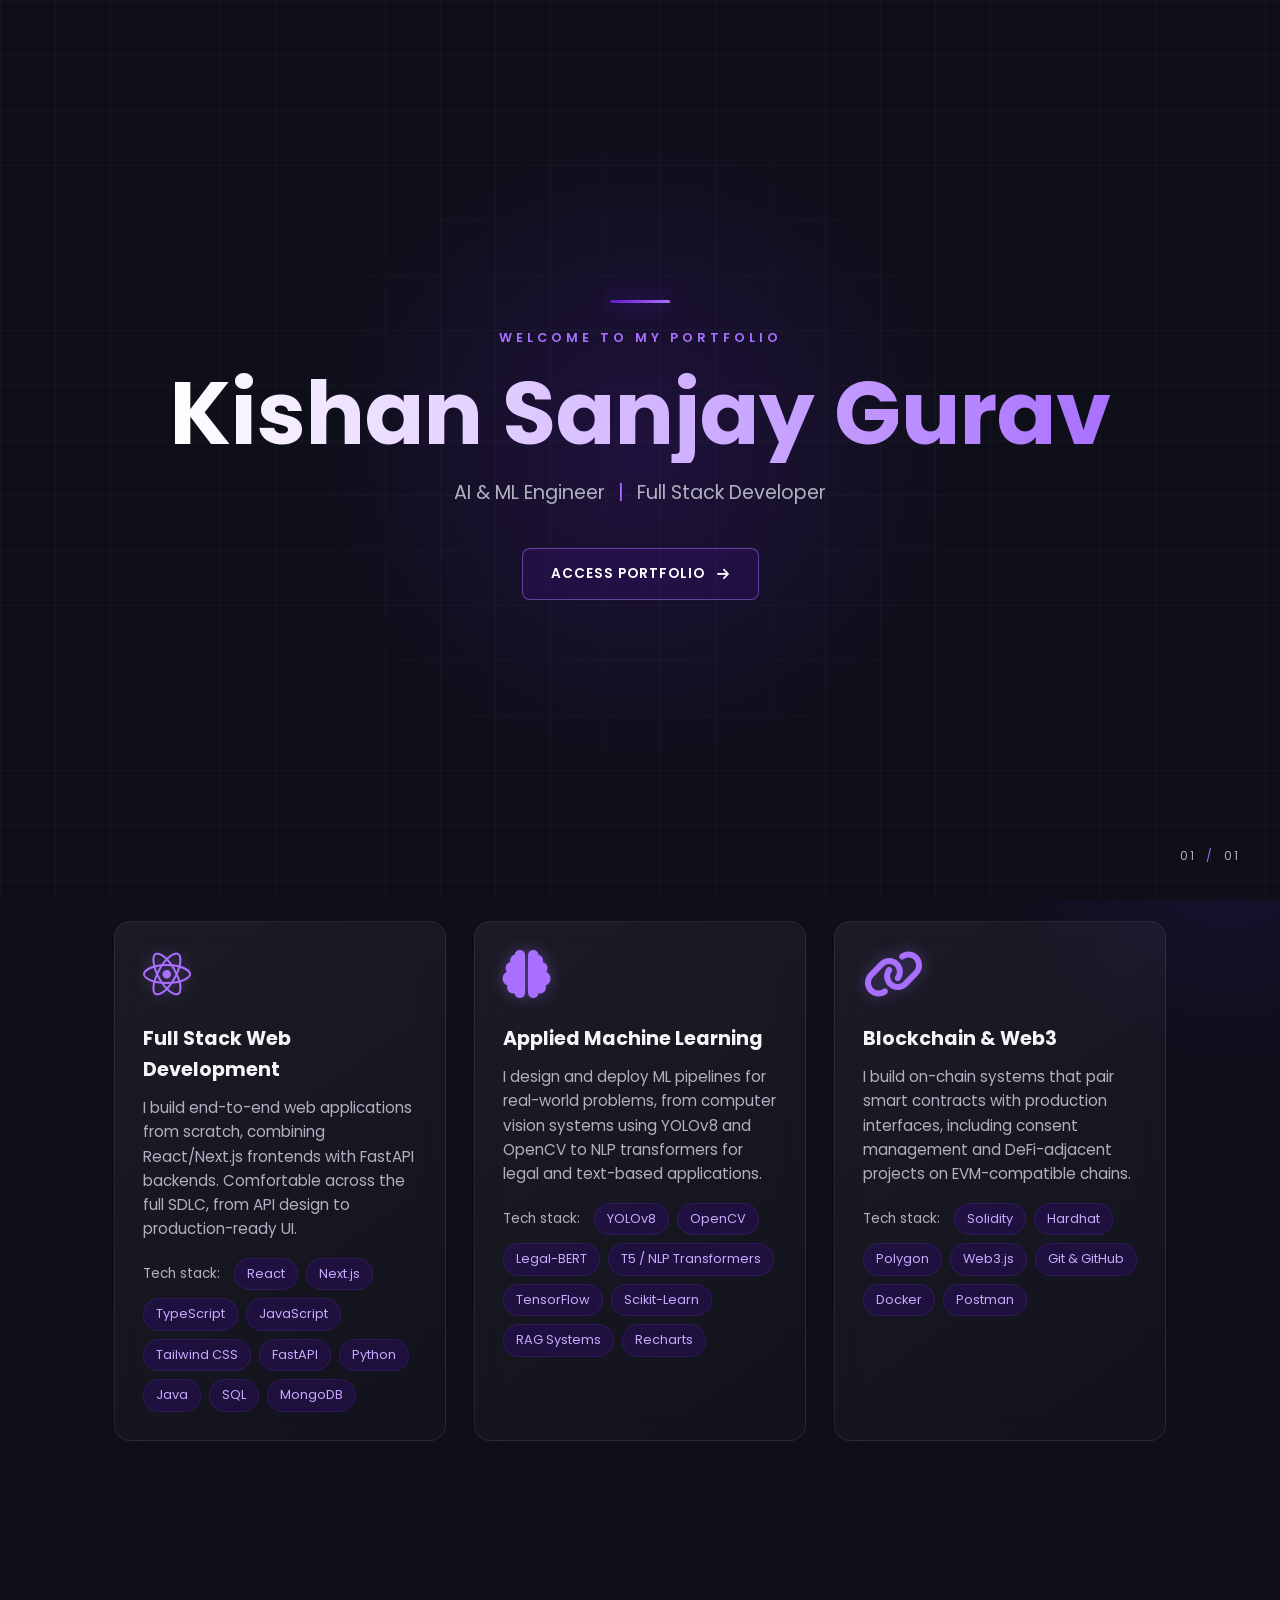
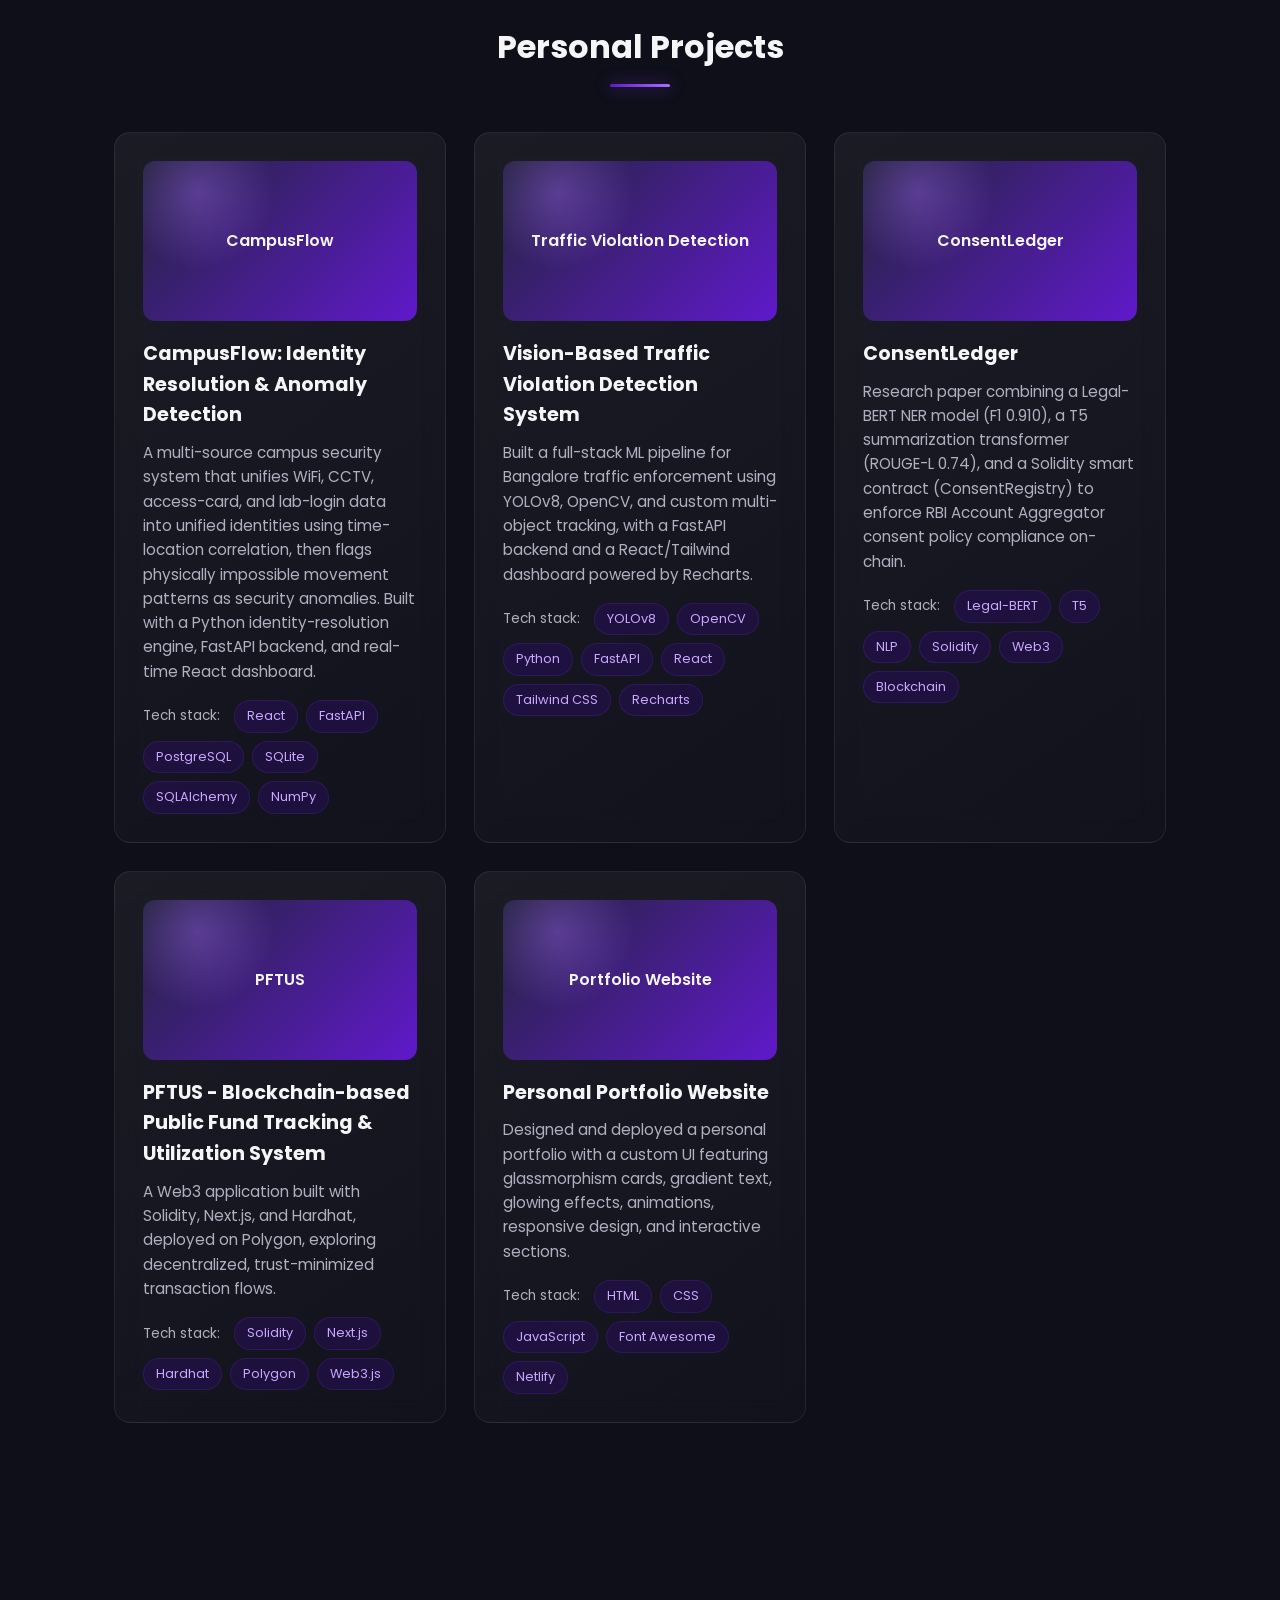
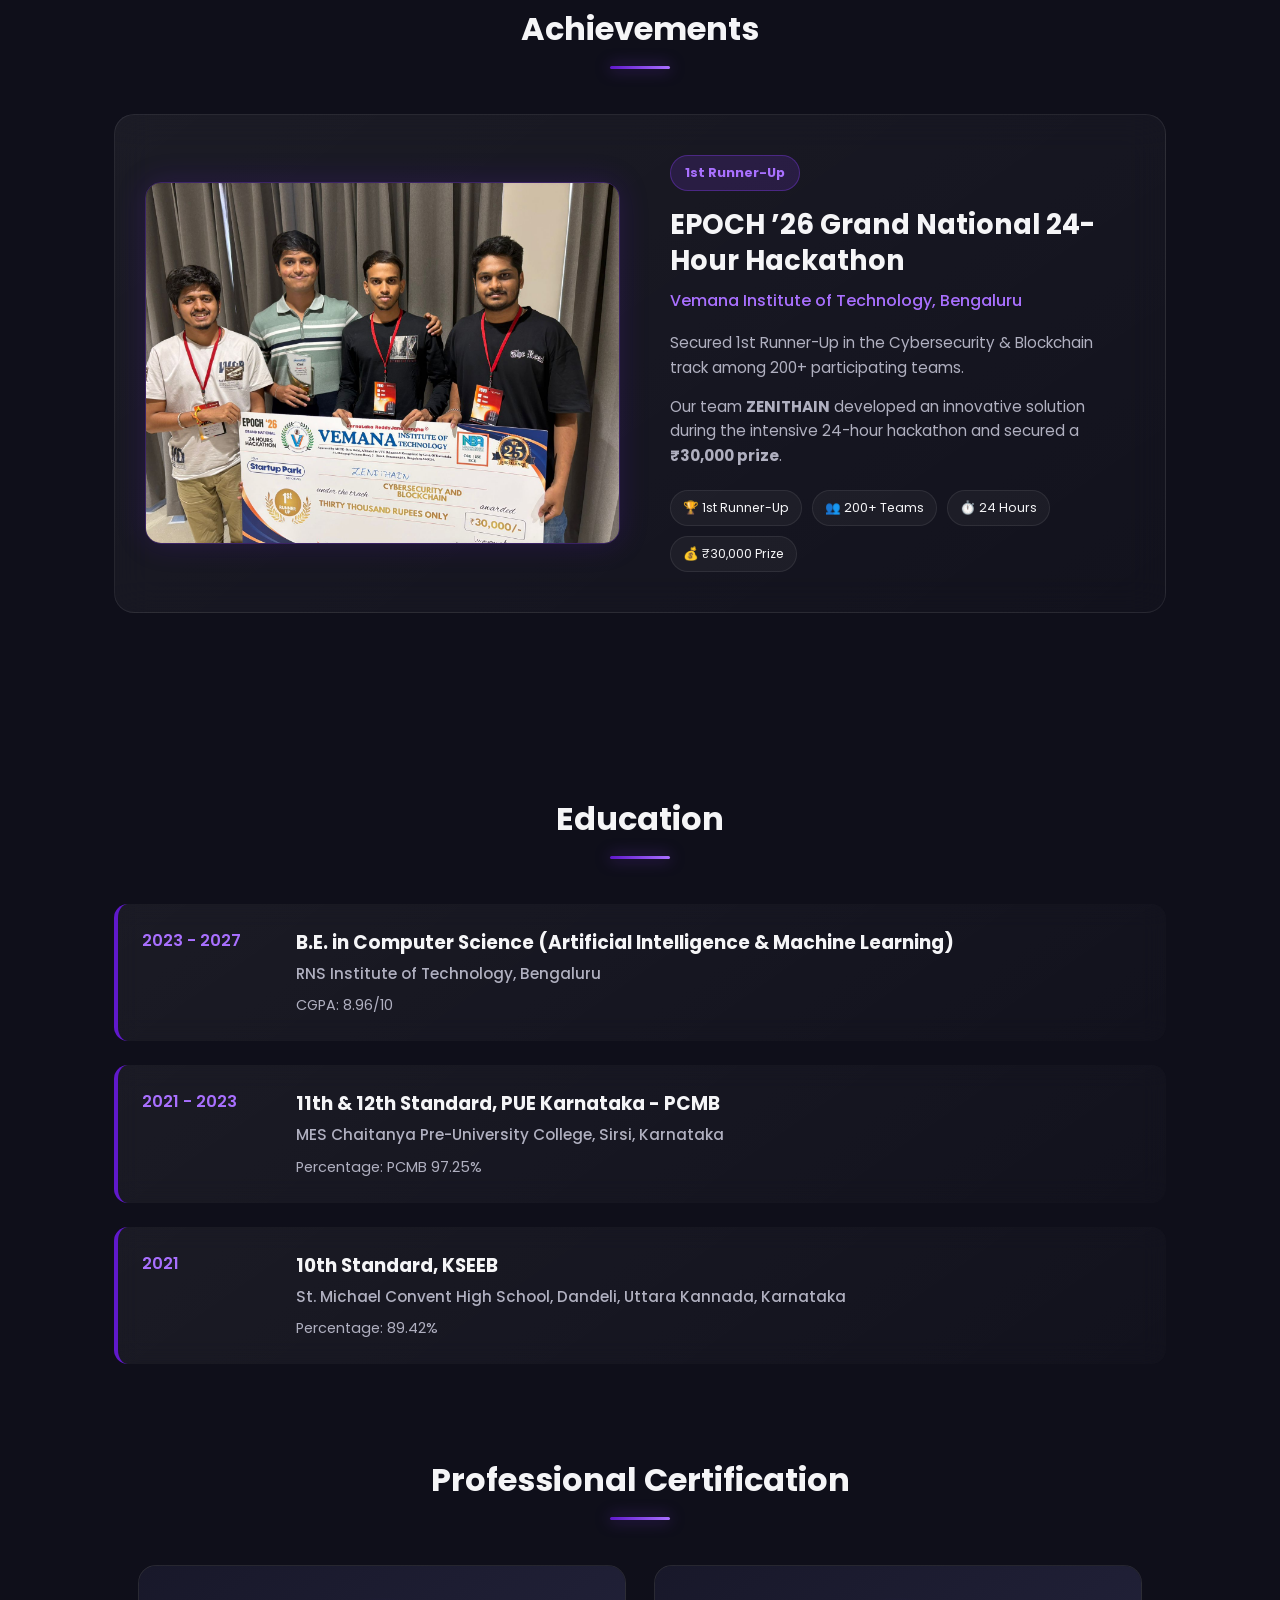
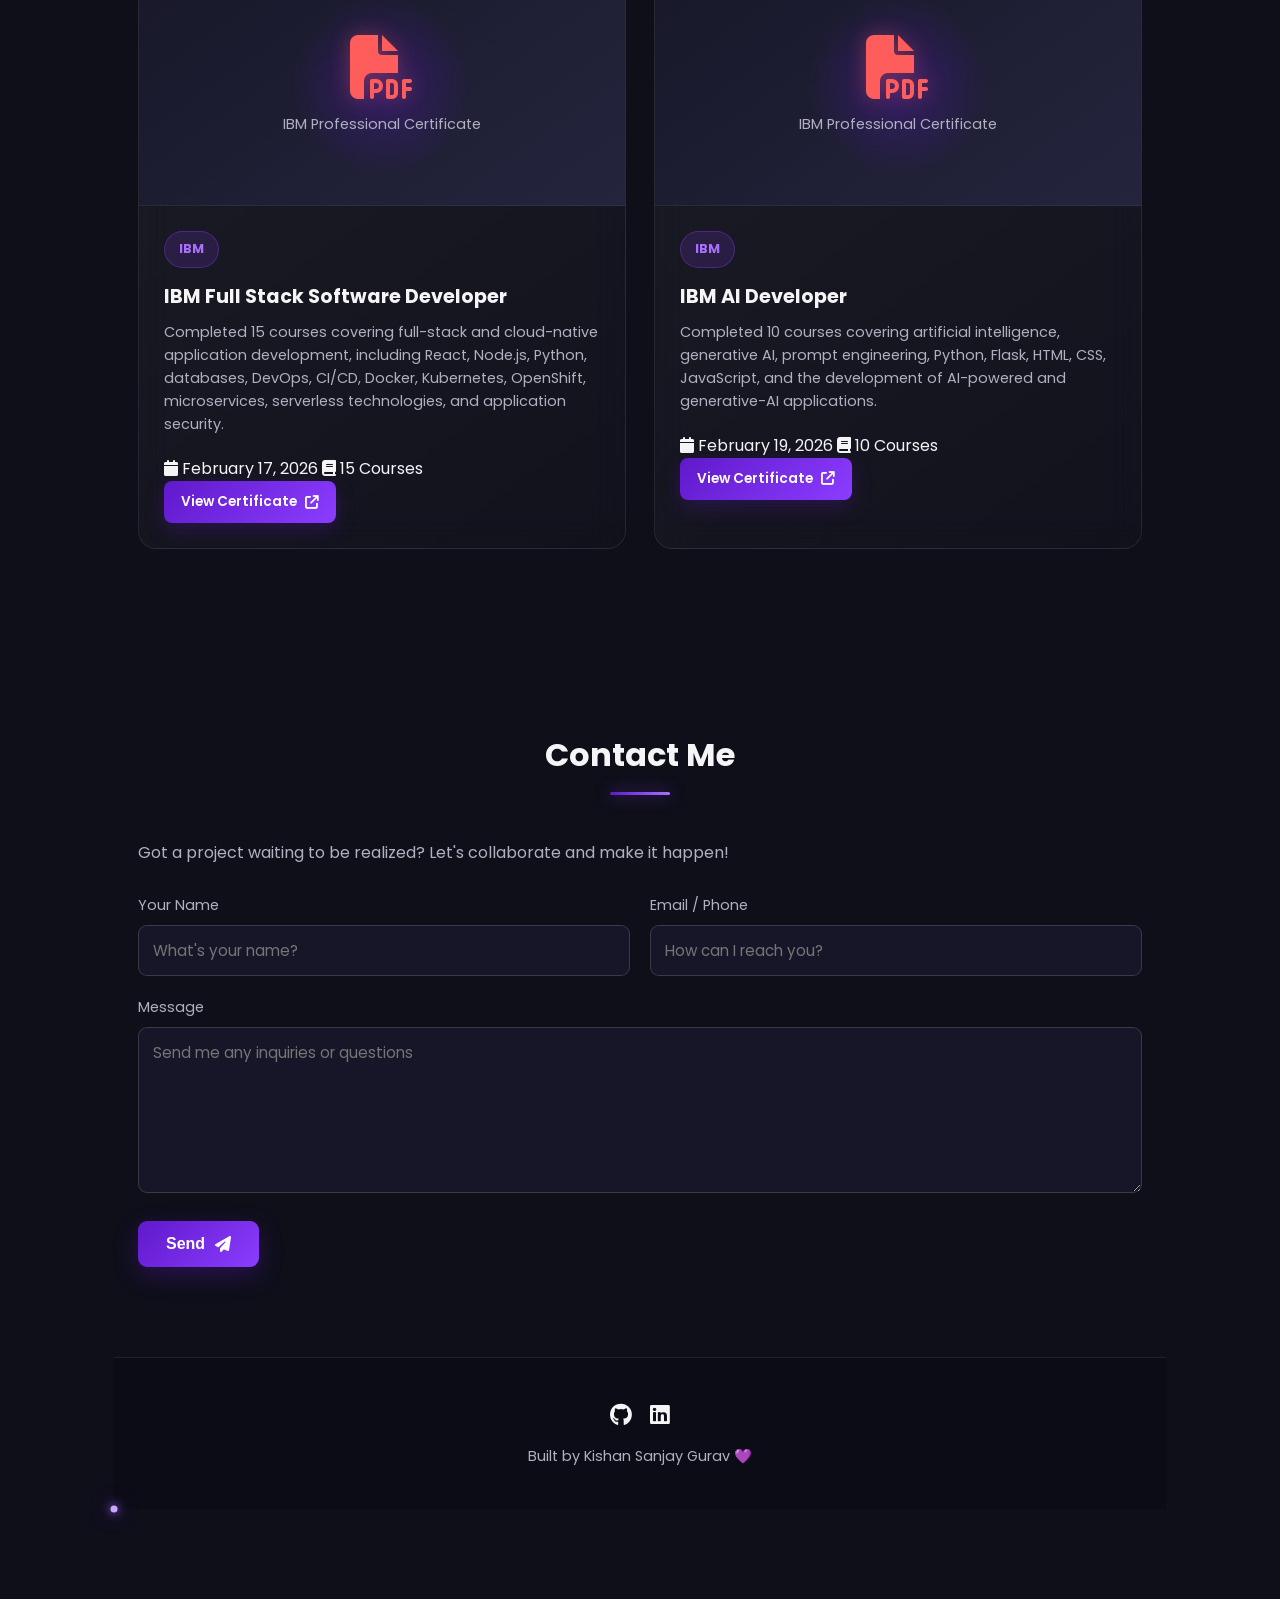
==== commit 3d8a4fa9: "Fix portfolio repository structusrke" ====
--- a/index.html
+++ b/index.html
@@ -9,7 +9,18 @@
 <link href="https://fonts.googleapis.com/css2?family=Poppins:wght@400;500;600;700&display=swap" rel="stylesheet">
 <link rel="stylesheet" href="style.css">
 </head>
+
 <body>
+  <div id="intro-screen">
+  <div class="intro-content">
+    <div class="intro-line"></div>
+    <p class="intro-label">WELCOME TO MY PORTFOLIO</p>
+    <h1>Kishan Sanjay Gurav</h1>
+    <p class="intro-role">AI & ML Engineer <span>|</span> Full Stack Developer</p>
+    <button id="enter-btn">ACCESS PORTFOLIO <i class="fa-solid fa-arrow-right"></i></button>
+  </div>
+  <div class="intro-counter">01 <span>/</span> 01</div>
+</div>
 
 <nav>
   <div class="nav-container">
--- a/style.css
+++ b/style.css
@@ -891,4 +891,217 @@
   .cursor-glow {
     display: none;
   }
+}
+#intro-screen {
+  position: fixed;
+  inset: 0;
+  z-index: 10000;
+  background: #0f0f1a;
+  display: flex;
+  align-items: center;
+  justify-content: center;
+  overflow: hidden;
+  transition: transform 1s cubic-bezier(.77,0,.18,1), opacity .8s ease;
+}
+
+#intro-screen::before {
+  content: "";
+  position: absolute;
+  width: 700px;
+  height: 700px;
+  border-radius: 50%;
+  background: radial-gradient(circle, rgba(96,25,203,.2), transparent 65%);
+  top: 50%;
+  left: 50%;
+  transform: translate(-50%,-50%);
+  animation: introGlow 5s ease-in-out infinite;
+}
+
+#intro-screen::after {
+  content: "";
+  position: absolute;
+  inset: 0;
+  background-image:
+    linear-gradient(rgba(255,255,255,.025) 1px, transparent 1px),
+    linear-gradient(90deg, rgba(255,255,255,.025) 1px, transparent 1px);
+  background-size: 55px 55px;
+  pointer-events: none;
+}
+
+@keyframes introGlow {
+  0%,100% {
+    transform: translate(-50%,-50%) scale(1);
+    opacity: .6;
+  }
+  50% {
+    transform: translate(-50%,-50%) scale(1.2);
+    opacity: 1;
+  }
+}
+
+.intro-content {
+  position: relative;
+  z-index: 2;
+  text-align: center;
+  padding: 30px;
+}
+
+.intro-line {
+  width: 60px;
+  height: 3px;
+  background: linear-gradient(90deg,var(--purple),var(--purple-light));
+  margin: 0 auto 25px;
+  border-radius: 10px;
+  box-shadow: 0 0 20px var(--purple);
+  animation: introLine 1.2s ease forwards;
+}
+
+@keyframes introLine {
+  from {
+    width: 0;
+    opacity: 0;
+  }
+  to {
+    width: 60px;
+    opacity: 1;
+  }
+}
+
+.intro-label {
+  color: var(--purple-light);
+  font-size: .8rem;
+  font-weight: 600;
+  letter-spacing: 4px;
+  margin-bottom: 18px;
+  animation: introUp 1s .2s both;
+}
+
+.intro-content h1 {
+  font-size: clamp(2.5rem,7vw,5.5rem);
+  line-height: 1.1;
+  margin-bottom: 15px;
+  background: linear-gradient(90deg,#fff,var(--purple-light),#fff);
+  background-size: 200%;
+  -webkit-background-clip: text;
+  -webkit-text-fill-color: transparent;
+  animation: introUp 1s .4s both, gradientText 5s linear infinite;
+}
+
+.intro-role {
+  color: var(--text-muted);
+  font-size: clamp(.95rem,2vw,1.2rem);
+  margin-bottom: 40px;
+  animation: introUp 1s .6s both;
+}
+
+.intro-role span {
+  color: var(--purple-light);
+  margin: 0 8px;
+}
+
+#enter-btn {
+  position: relative;
+  z-index: 3;
+  padding: 15px 28px;
+  border: 1px solid rgba(169,112,255,.5);
+  border-radius: 8px;
+  background: rgba(96,25,203,.15);
+  color: #fff;
+  font-family: inherit;
+  font-size: .85rem;
+  font-weight: 600;
+  letter-spacing: 1px;
+  cursor: pointer;
+  display: inline-flex;
+  align-items: center;
+  gap: 12px;
+  transition: .4s ease;
+  animation: introUp 1s .8s both;
+  overflow: hidden;
+}
+
+#enter-btn::before {
+  content: "";
+  position: absolute;
+  inset: 0;
+  background: linear-gradient(90deg,transparent,rgba(169,112,255,.25),transparent);
+  transform: translateX(-100%);
+  transition: .6s ease;
+}
+
+#enter-btn:hover::before {
+  transform: translateX(100%);
+}
+
+#enter-btn:hover {
+  background: var(--purple);
+  border-color: var(--purple-light);
+  transform: translateY(-4px);
+  box-shadow:
+    0 10px 35px rgba(96,25,203,.45),
+    0 0 25px rgba(169,112,255,.25);
+}
+
+#enter-btn i {
+  transition: .3s ease;
+}
+
+#enter-btn:hover i {
+  transform: translateX(5px);
+}
+
+.intro-counter {
+  position: absolute;
+  right: 40px;
+  bottom: 35px;
+  z-index: 2;
+  color: var(--text-muted);
+  font-size: .75rem;
+  letter-spacing: 2px;
+}
+
+.intro-counter span {
+  color: var(--purple-light);
+  margin: 0 5px;
+}
+
+@keyframes introUp {
+  from {
+    opacity: 0;
+    transform: translateY(30px);
+  }
+  to {
+    opacity: 1;
+    transform: translateY(0);
+  }
+}
+
+#intro-screen.hide {
+  transform: translateY(-100%);
+  opacity: 0;
+  pointer-events: none;
+}
+
+body.intro-active {
+  overflow: hidden;
+}
+
+@media (max-width:600px) {
+  .intro-label {
+    font-size: .7rem;
+    letter-spacing: 2px;
+  }
+
+  .intro-role {
+    font-size: .9rem;
+  }
+
+  #enter-btn {
+    padding: 13px 22px;
+  }
+
+  .intro-counter {
+    right: 20px;
+    bottom: 20px;
+  }
 }
